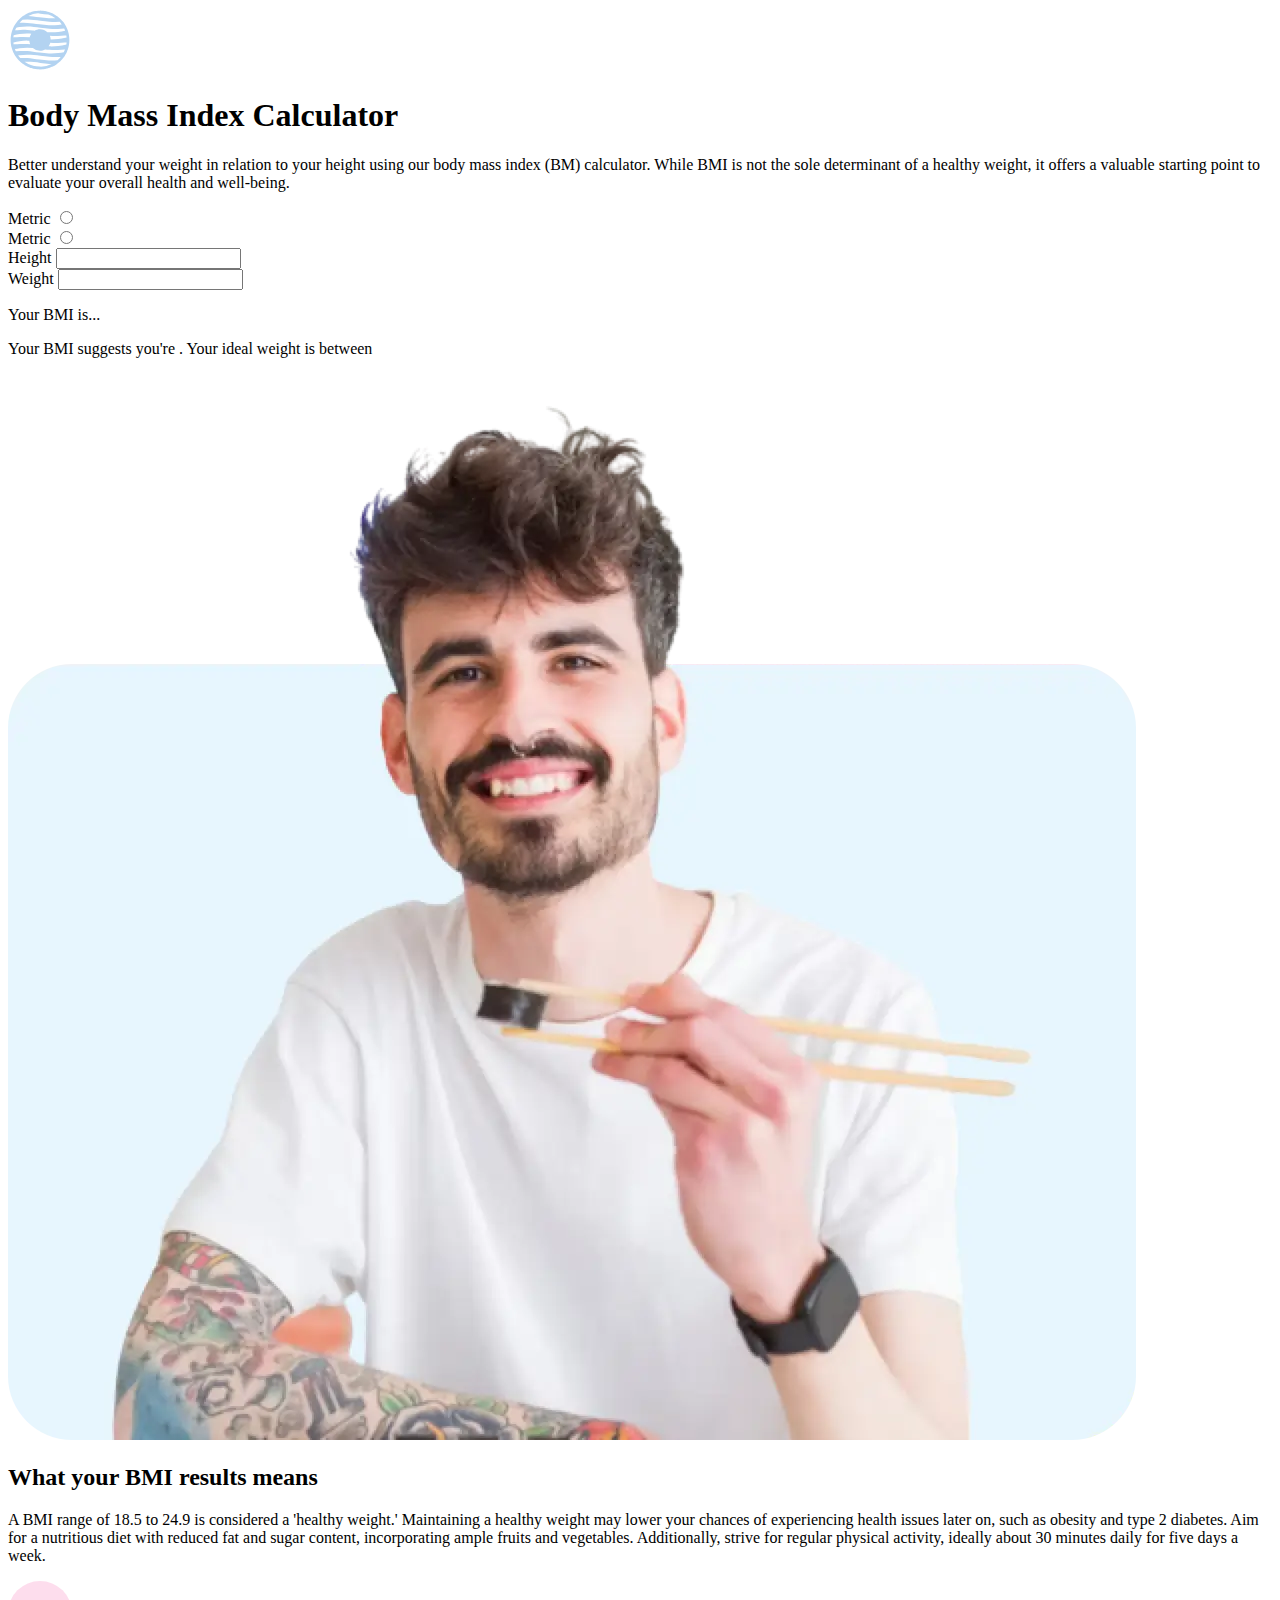
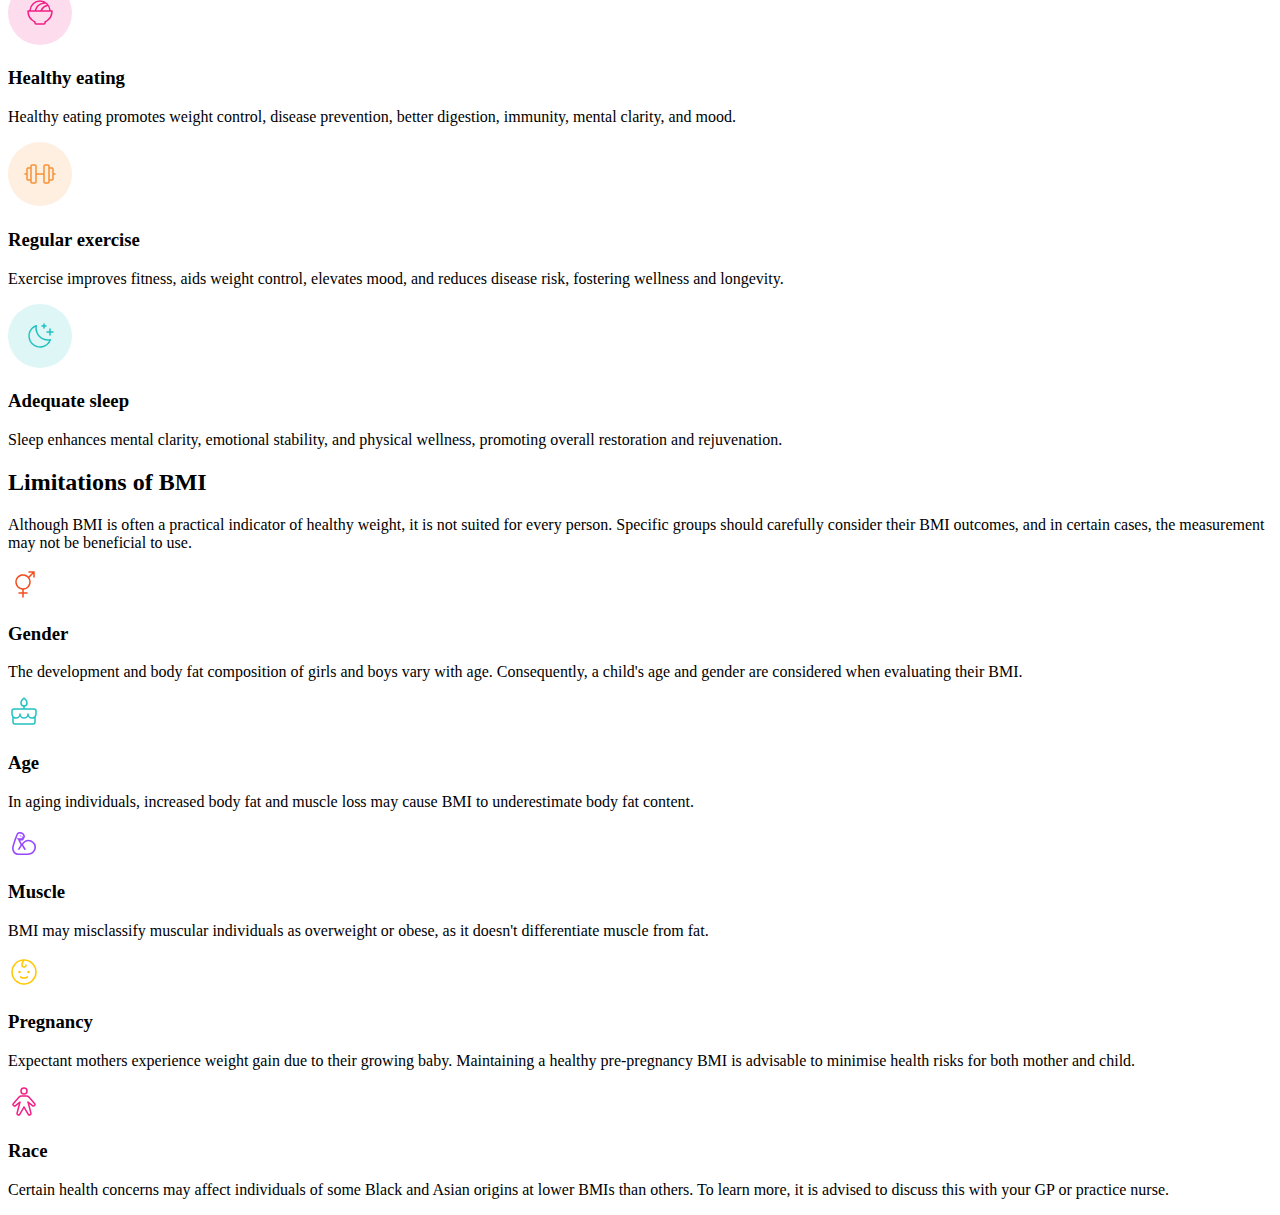
==== body-mass-index-calculator/index.html @ 61aa73fa "body-mass calculator base html container" ====
<!DOCTYPE html>
<html lang="en">
<head>
  <meta charset="UTF-8">
  <meta name="viewport" content="width=device-width, initial-scale=1.0">

  <link rel="icon" type="image/png" sizes="32x32" href="./assets/images/favicon-32x32.png">
  
  <title>Frontend Mentor | Body Mass Index Calculator</title>
</head>
<body>
  <div class="header-container">
    <header>
      <svg xmlns="http://www.w3.org/2000/svg" width="64" height="64" fill="none" viewBox="0 0 64 64"><path fill="#B3D3F1" d="M32 2.627c-.543 0-1.094.004-1.634.037a29.466 29.466 0 0 0-3.561.44c-.13.023-.257.049-.386.074-.11.021-.22.032-.33.055-.062.01-.123.024-.184.037-.06.013-.122.023-.184.036a29.34 29.34 0 0 0-1.909.478c-.061.017-.123.037-.184.055-.031.009-.06.027-.091.036-.091.028-.186.046-.276.074-.172.058-.341.126-.514.183-.363.121-.726.233-1.083.368-.044.013-.085.04-.129.055-.54.206-1.073.442-1.597.679-.533.24-1.063.482-1.579.753-.516.272-1.025.56-1.524.863-.023.014-.05.022-.074.036-.473.287-.939.587-1.395.9a29.441 29.441 0 0 0-2.185 1.67c-.267.223-.53.449-.79.68-.047.043-.098.085-.146.129-.277.251-.541.509-.808.77-.037.037-.073.075-.11.11-.365.362-.72.723-1.065 1.103-.209.229-.406.462-.606.697-.2.234-.395.476-.588.716-.389.484-.762.98-1.12 1.488-.229.326-.445.655-.66.99-.022.034-.053.06-.075.093l-.128.202c-.016.025-.039.047-.055.073-.052.084-.097.172-.147.257-.194.328-.384.659-.57.992-.044.081-.101.156-.146.238v.018c-.223.412-.439.826-.643 1.249-.202.42-.386.838-.569 1.267-.051.12-.097.246-.147.367-.11.269-.227.535-.33.808-.057.152-.11.306-.165.459-.044.122-.087.245-.129.367h-.018c-.055.163-.095.332-.147.496-.015.048-.022.099-.036.147-.01.031-.027.06-.037.092-.063.213-.122.427-.183.642v.018c-.01.026-.03.048-.037.074-.022.078-.033.16-.055.239-.068.25-.14.5-.202.752l-.055.22c-.023.098-.034.198-.055.294-.088.39-.168.782-.239 1.175-.01.056-.027.11-.037.166-.006.024-.014.049-.018.073-.057.324-.101.645-.147.973 0 .02-.016.036-.018.056-.017.124-.04.242-.055.367h.018a29.55 29.55 0 0 0-.129 1.248c-.006.043-.014.086-.018.129h-.018c-.02.255-.026.514-.036.771V30.516a29.63 29.63 0 0 0-.037 1.487v.018c0 .5.012.992.036 1.487v.018c.018.369.043.737.074 1.102.01.116.026.232.036.349v.073c.01.11.024.221.037.33.025.223.06.442.091.662.026.184.045.368.074.55l.018.11c.069.429.133.846.22 1.267.095.456.197.912.313 1.36.006.006.014.01.018.017v.019c.108.415.223.822.348 1.23.016.05.04.097.056.147.117.37.238.737.367 1.101.016.044.04.085.055.129.04.109.07.222.11.33.072.19.145.38.22.57.076.19.16.38.24.569.184.439.38.873.587 1.303.177.37.358.741.55 1.102.03.056.062.11.092.165v.018c.168.308.337.598.514.9.064.107.138.206.202.312.159.257.312.516.478.771l.11.165c.149.225.304.44.459.661.067.097.133.197.202.294.107.15.22.293.33.44.16.215.312.434.478.643l.055.074c.089.112.184.22.275.33.046.057.1.109.147.165.13.158.251.323.386.478.148.17.308.329.458.495.143.158.276.323.423.478.014.016.04.021.055.037.162.17.33.33.496.495.112.115.215.238.33.35.074.072.145.148.22.22.148.14.306.269.46.404.13.114.255.234.385.348.009.006.012.013.018.019.109.095.22.181.33.275.165.14.328.286.496.422.269.22.55.433.826.643.056.042.11.087.165.129.036.025.075.047.11.073.33.243.652.486.992.716.344.234.693.46 1.047.68.019.011.036.025.055.036l.091.055c.232.14.463.27.698.404.176.1.355.196.533.294.11.06.218.124.33.183.292.154.584.297.881.44.017.009.038.01.055.02.195.092.391.185.588.274.142.065.28.14.422.203.096.041.196.072.294.11.087.033.17.074.257.11.291.12.585.238.881.349l.202.073.055.018c.013.006.024.014.037.018.304.11.61.212.918.313.085.027.172.046.257.073l.239.073c.153.048.304.103.459.147.262.076.525.153.79.22.388.1.78.192 1.174.276l.166.037c.067.014.134.023.202.036.44.088.875.17 1.322.239.4.06.806.102 1.211.146.044.007.086.015.129.019.11.011.22.026.33.036l.22.018c.281.025.562.039.845.055.08.006.16.015.239.019a33.794 33.794 0 0 0 1.506.036 29.14 29.14 0 0 0 2.974-.147h.036a30.72 30.72 0 0 0 1.744-.239c.087-.014.171-.022.257-.036.111-.02.22-.035.33-.056.36-.066.728-.14 1.084-.22.074-.016.147-.038.22-.055.204-.047.405-.098.606-.147.043-.01.086-.026.129-.036.06-.016.123-.02.183-.037.117-.03.233-.059.349-.091l.312-.092c.174-.05.342-.113.514-.166.128-.039.259-.068.386-.11.012-.005.023-.014.037-.018.313-.103.628-.217.936-.33l.294-.11.33-.13c.39-.152.776-.326 1.157-.495.06-.026.124-.046.184-.073l.165-.074a29.152 29.152 0 0 0 4.517-2.588c.278-.194.554-.385.826-.588l.22-.165c.051-.04.095-.089.147-.129.29-.224.582-.445.863-.68a29.546 29.546 0 0 0 1.818-1.651l.091-.092.055-.055c.3-.3.594-.606.881-.919.03-.031.063-.06.092-.091a29.717 29.717 0 0 0 1.634-1.983 29.276 29.276 0 0 0 1.634-2.369c.035-.056.076-.11.11-.165.1-.163.198-.33.294-.496.133-.22.263-.436.386-.66.01-.02.026-.036.037-.056v-.018c.232-.428.45-.863.66-1.304.196-.407.393-.83.57-1.248v-.018c.023-.056.05-.11.074-.166.162-.388.315-.78.459-1.175.049-.133.082-.27.128-.404.09-.255.175-.512.257-.77.128-.401.257-.804.367-1.212.11-.405.202-.82.294-1.23.109-.481.21-.962.294-1.451v-.018c.069-.398.131-.791.184-1.194.012-.098.025-.195.036-.293.053-.448.095-.905.128-1.36.05-.691.09-1.387.092-2.092V32c0-1.86-.184-3.672-.514-5.435-.03-.159-.06-.32-.092-.478-.032-.16-.075-.318-.11-.477a29.243 29.243 0 0 0-1.708-5.306c-.062-.143-.136-.28-.202-.422-.093-.201-.18-.406-.275-.606-.018-.037-.038-.073-.055-.11v-.019a29.808 29.808 0 0 0-.587-1.138v-.018c-.197-.361-.414-.714-.625-1.065-.03-.05-.062-.098-.092-.147-.009-.004.01-.016 0-.018a29.57 29.57 0 0 0-.587-.918 29.368 29.368 0 0 0-1.616-2.222 29.615 29.615 0 0 0-1.725-1.946l-.055-.055-.037-.037c-.3-.31-.605-.604-.918-.9a29.581 29.581 0 0 0-2.901-2.423 29.204 29.204 0 0 0-2.02-1.359c-.009-.004-.01-.014-.018-.018a29.383 29.383 0 0 0-1.689-.936c-.43-.224-.862-.44-1.303-.643-.44-.202-.89-.389-1.34-.57-.013-.005-.025-.013-.038-.018a29.18 29.18 0 0 0-4.204-1.322l-.147-.036c-.176-.04-.355-.074-.533-.11a25.55 25.55 0 0 0-.77-.147 29.03 29.03 0 0 0-2.13-.312c-.477-.05-.968-.102-1.451-.13-.036 0-.074.003-.11 0h-.018a29.633 29.633 0 0 0-1.506-.036l.002.003Zm-1.946 2.717c.794.099 1.587.207 2.387.312 2.759.365 5.377.699 7.84.918a26.627 26.627 0 0 1 7.087 3.562c-2.03.134-4.192.186-6.481.092-3.055-.129-6.231-.482-9.4-.9-2.24-.295-4.354-.61-6.39-.863-1.605-.2-3.215-.359-4.829-.477a26.548 26.548 0 0 1 9.786-2.644Zm-10.538 6.188a75.78 75.78 0 0 1 6.352.367c2.168.209 4.356.496 6.573.79 3.137.414 6.1.8 8.85 1.01a81.603 81.603 0 0 0 10.318.128 26.888 26.888 0 0 1 2.093 2.588 52.214 52.214 0 0 1-3.488.515c-2.78.308-5.942.468-9.327.33-3.055-.129-6.231-.482-9.4-.9-2.24-.295-4.354-.61-6.39-.863a91.72 91.72 0 0 0-5.82-.55 68.51 68.51 0 0 0-3.764-.129 74.64 74.64 0 0 0-3.452.055c-.22.01-.412.026-.624.037a27.03 27.03 0 0 1 3.158-3.195 53.34 53.34 0 0 1 4.92-.184Zm0 7.032c2.054.023 4.184.158 6.352.367s4.356.496 6.573.79c3.137.414 6.1.8 8.85 1.009 3.04.236 5.901.27 8.482.202a105.54 105.54 0 0 0 6.39-.367c.339.715.66 1.437.936 2.185a51.46 51.46 0 0 1-6.885 1.23c-2.78.308-5.942.45-9.327.312-.509-.022-1.026-.041-1.542-.074-1.92-1.813-4.495-2.937-7.344-2.937-1.964 0-3.797.53-5.38 1.45-.507-.07-1.015-.138-1.524-.202a91.727 91.727 0 0 0-5.82-.55c-1.3-.081-2.557-.12-3.764-.129a74.64 74.64 0 0 0-3.452.055c-1.87.073-3.506.214-4.957.349a26.55 26.55 0 0 1 1.175-2.57 41.402 41.402 0 0 1 3.268-.606 53.815 53.815 0 0 1 7.969-.514Zm0 7.032c1.227.014 2.49.078 3.763.165a10.672 10.672 0 0 0-1.615 3.433 71.394 71.394 0 0 0-9.602-.257c-2.175.086-4.094.266-5.692.422-.362.036-.649.06-.973.092.067-.714.17-1.415.293-2.111a43.049 43.049 0 0 1 5.857-1.23 53.802 53.802 0 0 1 7.969-.514Zm38.813 1.799c.114.654.192 1.313.257 1.983-.395.116-.813.232-1.267.349a51.424 51.424 0 0 1-7.105 1.285 62.475 62.475 0 0 1-7.528.367 10.617 10.617 0 0 0-.826-3.562c2.826.197 5.497.211 7.913.147 2.581-.069 4.88-.231 6.794-.404.678-.061 1.2-.113 1.762-.165Zm-38.813 5.232c.59.008 1.195.047 1.799.074.081 1.264.381 2.455.863 3.562a81.05 81.05 0 0 0-2.901-.22 71.458 71.458 0 0 0-7.216-.074 96.67 96.67 0 0 0-5.691.404c-.299.03-.485.052-.716.073a26.69 26.69 0 0 1-.257-1.983c.077-.024.14-.05.22-.073a43.097 43.097 0 0 1 5.93-1.248 53.819 53.819 0 0 1 7.969-.515Zm39.107 1.763a26.57 26.57 0 0 1-.276 2.093c-.328.097-.661.2-1.028.294-1.931.497-4.325.958-7.105 1.267-2.78.309-5.942.45-9.327.312-.085-.007-.17-.014-.257-.018a10.647 10.647 0 0 0 1.707-3.489c2.648.172 5.157.226 7.436.165 2.581-.068 4.88-.25 6.794-.422.803-.072 1.41-.139 2.056-.202Zm-39.107 5.27a72.42 72.42 0 0 1 5.287.275 10.658 10.658 0 0 0 7.198 2.79c1.859 0 3.598-.47 5.122-1.303 1.435.172 2.829.32 4.168.422 3.04.236 5.901.253 8.482.184 2.581-.069 4.88-.231 6.794-.404l.403-.037c-.34.885-.746 1.734-1.175 2.57-1.622.36-3.483.685-5.581.919-2.78.308-5.942.45-9.327.312-3.055-.13-6.231-.482-9.4-.9-2.24-.296-4.354-.61-6.39-.863a91.102 91.102 0 0 0-5.82-.532c-1.3-.081-2.557-.139-3.764-.147a73.233 73.233 0 0 0-3.452.073 90.595 90.595 0 0 0-4.278.276 26.429 26.429 0 0 1-.936-2.204 43.463 43.463 0 0 1 4.7-.918 53.803 53.803 0 0 1 7.969-.514Zm0 7.031c2.054.024 4.184.158 6.352.368 2.168.209 4.356.514 6.573.808 3.137.414 6.1.781 8.85.99 3.04.237 5.901.272 8.482.203a84.873 84.873 0 0 0 2.92-.129 27.047 27.047 0 0 1-3.177 3.269c-2.61.255-5.52.347-8.629.22-3.055-.129-6.231-.464-9.4-.882-2.24-.295-4.354-.628-6.39-.88a91.513 91.513 0 0 0-5.82-.552 68.13 68.13 0 0 0-3.764-.11c-1.134-.008-2.22 0-3.25.037a26.814 26.814 0 0 1-2.093-2.608c.445-.076.9-.152 1.377-.22a53.763 53.763 0 0 1 7.969-.514Zm-1.836 7.05c.597-.015 1.216-.005 1.836 0 2.054.024 4.184.159 6.352.368s4.356.478 6.573.771c3.137.415 6.1.8 8.85 1.01.816.063 1.606.105 2.387.147a26.572 26.572 0 0 1-10.87 2.68c-.441-.055-.88-.107-1.322-.165-2.24-.295-4.353-.591-6.389-.844-.262-.033-.513-.062-.771-.092a26.604 26.604 0 0 1-7.803-3.838c.382-.018.762-.026 1.157-.036Z"/></svg>
      <h1>Body Mass Index Calculator</h1>
      <p> 
        Better understand your weight in relation to your height using our 
        body mass index (BM) calculator. While BMI is not the sole determinant 
        of a healthy weight, it offers a valuable starting point to evaluate 
        your overall health and well-being.
      </p>
    </header>
    <div class="form-container">
      <form class="BMI-form">
        <div class="radion-button-container">
          <div class="radio-container">
            <label for="metric">Metric</label>
            <input type="radio"/>
          </div>
          <div class="radio-container">
            <label for="metric">Metric</label>
            <input type="radio"/>
          </div>
        </div>
        <div class="form-feilds-container">
          <div class="form-input-container">
            <label for="height">Height</label>
            <input class="form-input" type="text">
          </div>
          <div class="form-input-container">
            <label for="weight">Weight</label>
            <input class="form-input" type="text">
          </div>
        </div>
      </form>
      <div class="bmi-ingo">
        <p>Your BMI is...</p>
        <p></p>
        <p>Your BMI suggests you're <span></span>. Your ideal weight is between <span></span></p>
      </div>
    </div>
  </div>
  <main>
    <section class="bmi-result">
      <div class="img-container">
        <img src="assets/images/image-man-eating.webp">
      </div>
      <div class="">
        <h2>What your BMI results means</h2>
        <p>
          A BMI range of 18.5 to 24.9 is considered a 'healthy weight.' Maintaining a healthy weight may lower 
          your chances of experiencing health issues later on, such as obesity and type 2 diabetes. Aim for a 
          nutritious diet with reduced fat and sugar content, incorporating ample fruits and vegetables. Additionally, 
          strive for regular physical activity, ideally about 30 minutes daily for five days a week.
        </p>
      </div>
    </section>
    <section class="card-section">
      <div class="card">
        <div class="icon-container">
          <svg xmlns="http://www.w3.org/2000/svg" width="64" height="64" fill="none" viewBox="0 0 64 64"><circle cx="32" cy="32" r="32" fill="#F21E84" opacity=".15"/><path fill="#F21E84" d="M44 29.25h-1.279a10.75 10.75 0 0 0-21.442 0H20a.75.75 0 0 0-.75.75 12.794 12.794 0 0 0 7 11.383V42A1.75 1.75 0 0 0 28 43.75h8A1.75 1.75 0 0 0 37.75 42v-.617a12.793 12.793 0 0 0 7-11.383.75.75 0 0 0-.75-.75Zm-6.22-6.464c.363.29.703.608 1.019.95a10.737 10.737 0 0 0-6.444 5.514h-4.187A9.28 9.28 0 0 1 37 22.75c.26 0 .521.014.78.036Zm2.008 2.231a9.186 9.186 0 0 1 1.43 4.233H34.06a9.237 9.237 0 0 1 5.727-4.233ZM32 20.75a9.21 9.21 0 0 1 3.35.625 10.79 10.79 0 0 0-8.742 7.875h-3.826A9.261 9.261 0 0 1 32 20.75Zm4.688 19.48a.75.75 0 0 0-.438.683V42a.25.25 0 0 1-.25.25h-8a.25.25 0 0 1-.25-.25v-1.087a.75.75 0 0 0-.438-.683 11.294 11.294 0 0 1-6.537-9.48h22.45a11.294 11.294 0 0 1-6.538 9.48Z"/></svg>
        </div>
        <h3>Healthy eating</h3>
        <p>Healthy eating promotes weight control, disease prevention, better digestion, immunity, mental clarity, and mood.</p>
      </div>
      <div class="card">
        <div class="icon-container">
          <svg xmlns="http://www.w3.org/2000/svg" width="64" height="64" fill="none" viewBox="0 0 64 64"><circle cx="32" cy="32" r="32" fill="#F69134" opacity=".15"/><path fill="#F69134" d="M47 31.25h-1.25V27A1.75 1.75 0 0 0 44 25.25h-2.25V24A1.75 1.75 0 0 0 40 22.25h-3A1.75 1.75 0 0 0 35.25 24v7.25h-6.5V24A1.75 1.75 0 0 0 27 22.25h-3A1.75 1.75 0 0 0 22.25 24v1.25H20A1.75 1.75 0 0 0 18.25 27v4.25H17a.75.75 0 1 0 0 1.5h1.25V37A1.75 1.75 0 0 0 20 38.75h2.25V40A1.75 1.75 0 0 0 24 41.75h3A1.75 1.75 0 0 0 28.75 40v-7.25h6.5V40A1.75 1.75 0 0 0 37 41.75h3A1.75 1.75 0 0 0 41.75 40v-1.25H44A1.75 1.75 0 0 0 45.75 37v-4.25H47a.75.75 0 1 0 0-1.5Zm-27 6a.25.25 0 0 1-.25-.25V27a.25.25 0 0 1 .25-.25h2.25v10.5H20ZM27.25 40a.25.25 0 0 1-.25.25h-3a.25.25 0 0 1-.25-.25V24a.25.25 0 0 1 .25-.25h3a.25.25 0 0 1 .25.25v16Zm13 0a.25.25 0 0 1-.25.25h-3a.25.25 0 0 1-.25-.25V24a.25.25 0 0 1 .25-.25h3a.25.25 0 0 1 .25.25v16Zm4-3a.25.25 0 0 1-.25.25h-2.25v-10.5H44a.25.25 0 0 1 .25.25v10Z"/></svg>
        </div>
        <h3>Regular exercise</h3>
        <p>Exercise improves fitness, aids weight control, elevates mood, and reduces disease risk, fostering wellness and longevity.</p>
      </div>
      <div class="card">
        <div class="icon-container">
          <svg xmlns="http://www.w3.org/2000/svg" width="64" height="64" fill="none" viewBox="0 0 64 64"><circle cx="32" cy="32" r="32" fill="#22C1C1" opacity=".15"/><path fill="#22C1C1" d="M45.75 28a.75.75 0 0 1-.75.75h-2.25V31a.75.75 0 0 1-1.5 0v-2.25H39a.75.75 0 1 1 0-1.5h2.25V25a.75.75 0 1 1 1.5 0v2.25H45a.75.75 0 0 1 .75.75ZM34 22.75h1.25V24a.75.75 0 1 0 1.5 0v-1.25H38a.75.75 0 0 0 0-1.5h-1.25V20a.75.75 0 0 0-1.5 0v1.25H34a.75.75 0 1 0 0 1.5Zm8.906 12.535a.75.75 0 0 1 .134.75A11.751 11.751 0 1 1 27.97 20.96a.75.75 0 0 1 .992.849 11.262 11.262 0 0 0 13.23 13.229.75.75 0 0 1 .714.247Zm-1.796 1.418A12.765 12.765 0 0 1 27.297 22.89a10.248 10.248 0 0 0 1.526 18.849 10.25 10.25 0 0 0 12.287-5.036Z"/></svg>
        </div>
        <h3>Adequate sleep</h3>
        <p>Sleep enhances mental clarity, emotional stability, and physical wellness, promoting overall restoration and rejuvenation.</p>
      </div>
    </section>
    <section class="limitations">
      <div class="info" >
        <h2>Limitations of BMI</h2>
        <p>
          Although BMI is often a practical indicator of healthy weight, it is not suited for every person. 
          Specific groups should carefully consider their BMI outcomes, and in certain cases, the measurement 
          may not be beneficial to use.
        </p>
      </div>
      <div class="card">
        <div class="title-container">
          <svg xmlns="http://www.w3.org/2000/svg" width="32" height="32" fill="none" viewBox="0 0 32 32"><path fill="#F24E1E" d="M26 3.25h-5a.75.75 0 1 0 0 1.5h3.19l-3.75 3.742a7.75 7.75 0 1 0-6.19 13.22v2.538H11a.75.75 0 1 0 0 1.5h3.25V29a.75.75 0 1 0 1.5 0v-3.25H19a.75.75 0 1 0 0-1.5h-3.25v-2.538A7.75 7.75 0 0 0 21.41 9.65l3.84-3.84V9a.75.75 0 1 0 1.5 0V4a.75.75 0 0 0-.75-.75Zm-11 17A6.25 6.25 0 1 1 21.25 14 6.257 6.257 0 0 1 15 20.25Z"/></svg>
          <h3>Gender</h3>
        </div>
        <p>The development and body fat composition of girls and boys vary with age. Consequently, a child's age and gender are considered when evaluating their BMI.</p>
      </div>
      <div class="card">
        <div class="title-container">
          <svg xmlns="http://www.w3.org/2000/svg" width="32" height="32" fill="none" viewBox="0 0 32 32"><path fill="#22C1C1" d="M28.75 14A2.75 2.75 0 0 0 26 11.25h-9.25V9.675a3.756 3.756 0 0 0 3-3.675c0-3.362-3.198-5.534-3.334-5.625a.75.75 0 0 0-.832 0C15.448.466 12.25 2.638 12.25 6a3.756 3.756 0 0 0 3 3.675v1.575H6A2.75 2.75 0 0 0 3.25 14v2.916c0 1.066.352 2.1 1 2.947V25A2.75 2.75 0 0 0 7 27.75h18A2.75 2.75 0 0 0 27.75 25v-5.137a4.85 4.85 0 0 0 1-2.947V14Zm-15-8c0-1.925 1.5-3.426 2.25-4.055.75.625 2.25 2.125 2.25 4.055a2.25 2.25 0 0 1-4.5 0Zm-9 8A1.25 1.25 0 0 1 6 12.75h20A1.25 1.25 0 0 1 27.25 14v2.916c0 1.79-1.416 3.285-3.157 3.333A3.25 3.25 0 0 1 20.75 17a.75.75 0 1 0-1.5 0 3.25 3.25 0 1 1-6.5 0 .75.75 0 1 0-1.5 0 3.251 3.251 0 0 1-3.343 3.25c-1.74-.049-3.157-1.544-3.157-3.334V14ZM25 26.25H7A1.25 1.25 0 0 1 5.75 25v-3.836a4.6 4.6 0 0 0 2.117.586 4.726 4.726 0 0 0 3.446-1.345c.26-.254.49-.537.687-.843a4.75 4.75 0 0 0 8 0c.198.306.43.589.69.843A4.716 4.716 0 0 0 24 21.75h.134a4.6 4.6 0 0 0 2.116-.586V25A1.25 1.25 0 0 1 25 26.25Z"/></svg>
          <h3>Age</h3>
        </div>
        <p>In aging individuals, increased body fat and muscle loss may cause BMI to underestimate body fat content.</p>
      </div>
      <div class="card">
        <div class="title-container">
          <svg xmlns="http://www.w3.org/2000/svg" width="32" height="32" fill="none" viewBox="0 0 32 32"><path fill="#9747FF" d="M10.44 28h9.154C25.368 28 28 23.732 28 19.77a6.877 6.877 0 0 0-.68-2.677 6.836 6.836 0 0 0-1.678-2.188 7.96 7.96 0 0 0-5.336-2.216 7.924 7.924 0 0 0-3.752 1.188 7.99 7.99 0 0 0-2.73 2.852 932.84 932.84 0 0 1-1.615-3.254h1.697c.503-.031.98-.232 1.355-.57.376-.338.628-.793.715-1.292a2.707 2.707 0 0 0 .963-2.174c0-2.955-3.284-4.438-5.11-4.438-2.493-.059-3.216 1.763-3.863 3.393l-.028.073C7.534 9.509 4 18.748 4 21.554a6.558 6.558 0 0 0 1.844 4.588 6.25 6.25 0 0 0 4.596 1.856V28ZM9.43 9.06c.7-1.763 1.089-2.444 2.33-2.444h.055c1.195 0 3.52.996 3.52 2.824.021.184-.007.37-.082.539a1.5 1.5 0 0 0-.366-.35.76.76 0 0 0-.41-.139h-.426c-.415-.527-1.691-1.462-2.684-1.286l1.04 1.33h1.485l.215.516c.266.637.174.955.088 1.093a.447.447 0 0 1-.334.21H8.826l.495.65c.217.284.506.506.789.675.002.121.03.24.084.35l.222.447v.002c.47.948 1.56 3.144 2.145 4.316-.02.029-.04.059-.058.089l-2.32 3.793a.812.812 0 0 0 .264 1.11.797.797 0 0 0 1.103-.265l2.084-3.41a.999.999 0 0 0 .218.027c.082-.003.162-.016.24-.038l2.152 3.569a.803.803 0 0 0 1.101.271.806.806 0 0 0 .27-1.108l-2.376-3.94a1.659 1.659 0 0 0-.113-.163 6.328 6.328 0 0 1 2.142-2.399 6.272 6.272 0 0 1 3.037-1.027 6.353 6.353 0 0 1 4.249 1.784 5.31 5.31 0 0 1 1.843 3.684c-.001 3.293-2.105 6.616-6.803 6.616H10.44a4.692 4.692 0 0 1-3.454-1.372 4.917 4.917 0 0 1-1.381-3.445c0-2.13 2.764-9.758 3.826-12.509Z"/></svg>
          <h3>Muscle</h3>
        </div>
        <p>BMI may misclassify muscular individuals as overweight or obese, as it doesn't differentiate muscle from fat.</p>
      </div>
      <div class="card">
        <div class="title-container">
          <svg xmlns="http://www.w3.org/2000/svg" width="32" height="32" fill="none" viewBox="0 0 32 32"><path fill="#FFC700" d="M11.5 17.25a1.25 1.25 0 1 1 0-2.5 1.25 1.25 0 0 1 0 2.5Zm9-2.5a1.25 1.25 0 1 0 0 2.5 1.25 1.25 0 0 0 0-2.5Zm-1.4 5.615a5.875 5.875 0 0 1-6.2 0 .75.75 0 0 0-.8 1.27 7.375 7.375 0 0 0 7.8 0 .751.751 0 0 0-.8-1.27ZM28.75 16A12.75 12.75 0 1 1 16 3.25 12.765 12.765 0 0 1 28.75 16Zm-1.5 0A11.263 11.263 0 0 0 16.366 4.756C14.787 6.904 14.75 8.981 14.75 9a1.25 1.25 0 0 0 2.5 0 .75.75 0 1 1 1.5 0 2.75 2.75 0 1 1-5.5 0c0-.094.019-1.978 1.268-4.152A11.25 11.25 0 1 0 27.25 16Z"/></svg>
          <h3>Pregnancy</h3>
        </div>
        <p>Expectant mothers experience weight gain due to their growing baby. Maintaining a healthy pre-pregnancy BMI is advisable to minimise health risks for both mother and child.</p>
      </div>
      <div class="card">
        <div class="title-container">
          <svg xmlns="http://www.w3.org/2000/svg" width="32" height="32" fill="none" viewBox="0 0 32 32"><path fill="#F21E84" d="M16 8.75a3.75 3.75 0 1 0 0-7.5 3.75 3.75 0 0 0 0 7.5Zm0-6a2.25 2.25 0 1 1 0 4.5 2.25 2.25 0 0 1 0-4.5Zm11.11 14.177-5.651-6.407a3.75 3.75 0 0 0-2.813-1.27h-5.292a3.75 3.75 0 0 0-2.813 1.269L4.89 16.927a2.25 2.25 0 0 0 3.168 3.198l2.638-2.116-2.266 8.606a2.25 2.25 0 0 0 4.094 1.868L16 22.5l3.476 5.989a2.25 2.25 0 0 0 4.094-1.868l-2.266-8.608 2.639 2.112a2.25 2.25 0 0 0 3.167-3.195v-.003Zm-1.079 2.103a.75.75 0 0 1-1.061 0 .523.523 0 0 0-.061-.055l-4.439-3.56a.75.75 0 0 0-1.195.775l2.859 10.866a.966.966 0 0 0 .046.125.75.75 0 1 1-1.36.634.542.542 0 0 0-.031-.06l-4.14-7.13a.75.75 0 0 0-1.298 0l-4.14 7.131a.534.534 0 0 0-.031.06.75.75 0 0 1-1.36-.633.954.954 0 0 0 .046-.125l2.859-10.867a.75.75 0 0 0-.316-.816.759.759 0 0 0-.409-.125.75.75 0 0 0-.47.165l-4.439 3.56a.523.523 0 0 0-.061.055.75.75 0 0 1-1.061-1.061L6 17.935l5.665-6.424a2.25 2.25 0 0 1 1.688-.761h5.292a2.25 2.25 0 0 1 1.688.761L26 17.935l.032.034a.748.748 0 0 1 0 1.061Z"/></svg>
          <h3>Race</h3>
        </div>
        <p>Certain health concerns may affect individuals of some Black and Asian origins at lower BMIs than others. To learn more, it is advised to discuss this with your GP or practice nurse.</p>
      </div>
    </section>
  </main>
</body>
</html>
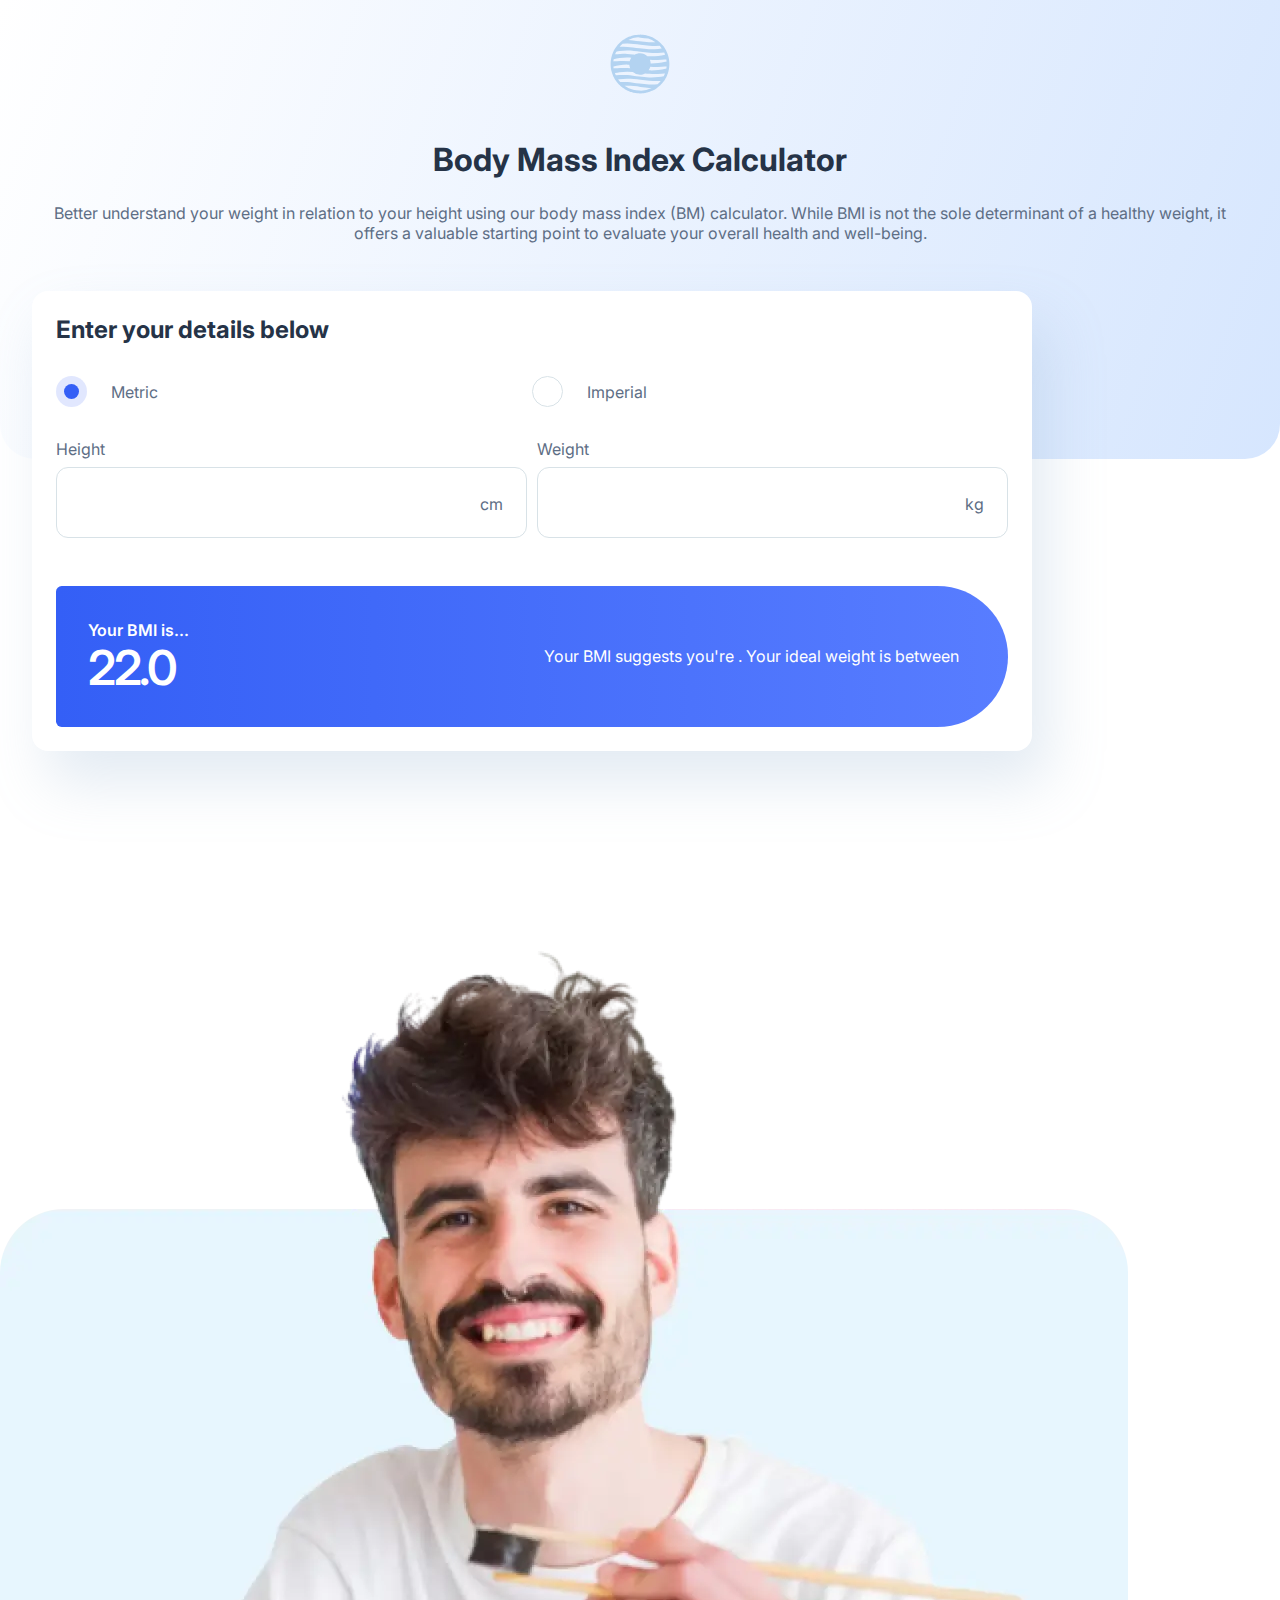
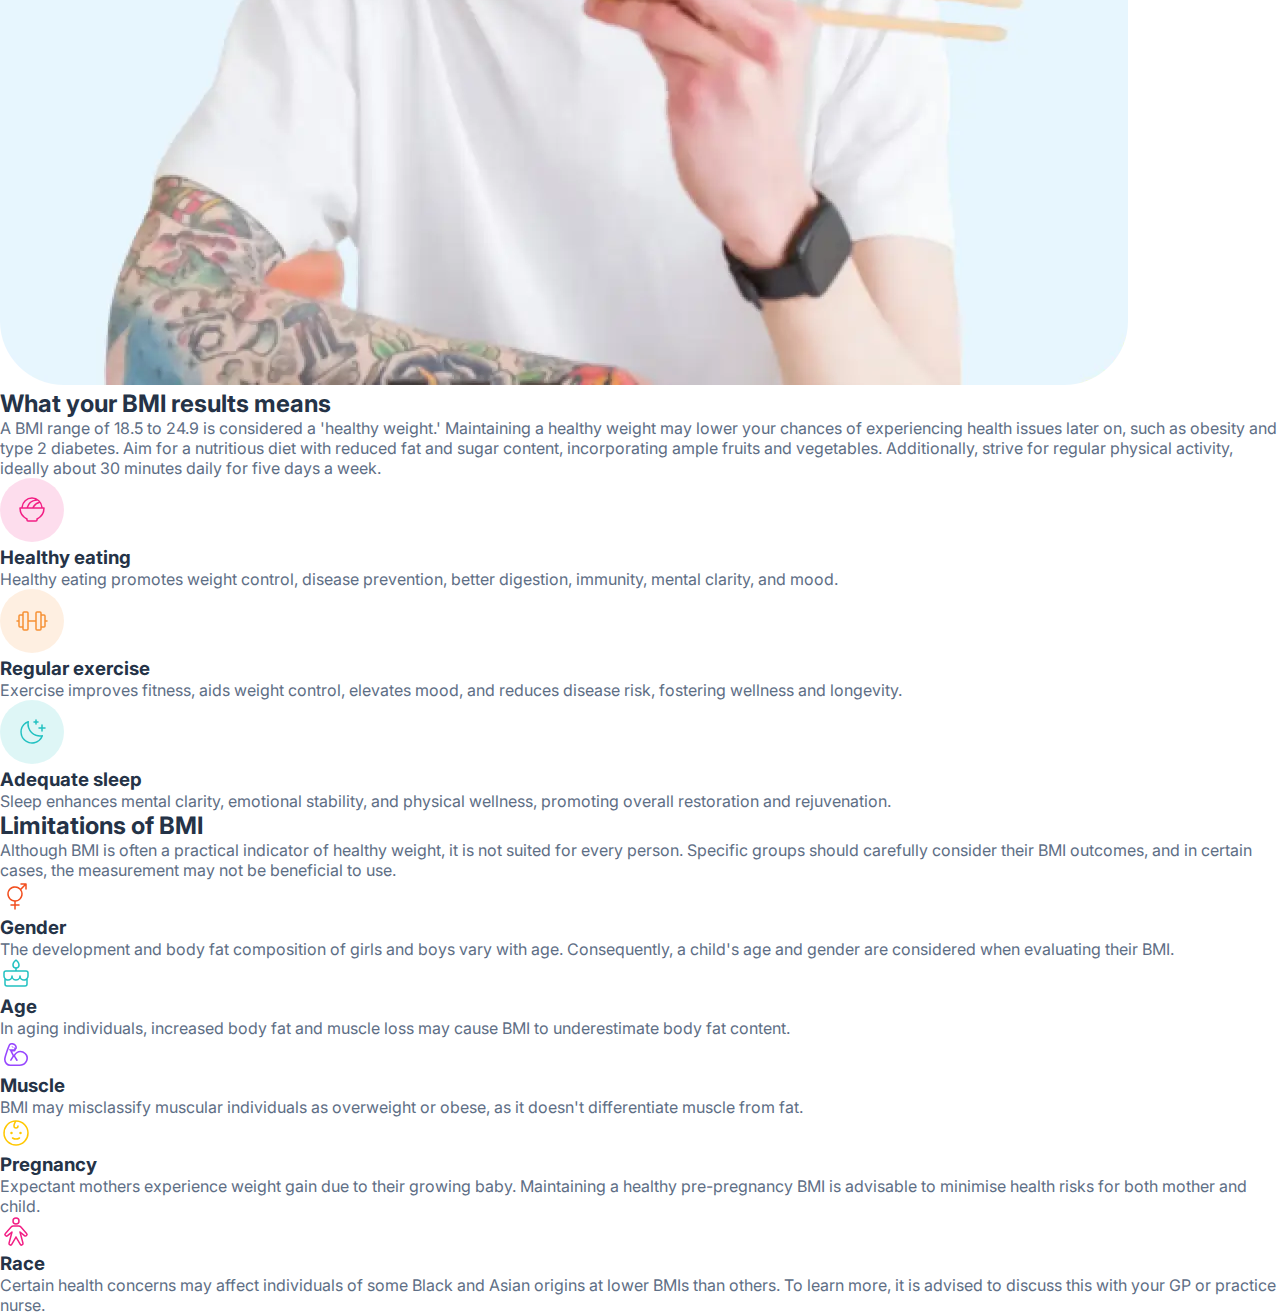
==== commit 6862eb84: "Restarted styling for body-mass-index-calculator. Header section complete all screen sizes" ====
--- a/body-mass-index-calculator/index.html
+++ b/body-mass-index-calculator/index.html
@@ -3,16 +3,18 @@
 <head>
   <meta charset="UTF-8">
   <meta name="viewport" content="width=device-width, initial-scale=1.0">
-
+  <link rel="stylesheet" type="text/css" href="styles.css">
   <link rel="icon" type="image/png" sizes="32x32" href="./assets/images/favicon-32x32.png">
-  
+  <link rel="preconnect" href="https://fonts.googleapis.com">
+  <link rel="preconnect" href="https://fonts.gstatic.com" crossorigin>
+  <link href="https://fonts.googleapis.com/css2?family=Inter:wght@400;500;600;700&display=swap" rel="stylesheet"> 
   <title>Frontend Mentor | Body Mass Index Calculator</title>
 </head>
 <body>
   <div class="header-container">
     <header>
       <svg xmlns="http://www.w3.org/2000/svg" width="64" height="64" fill="none" viewBox="0 0 64 64"><path fill="#B3D3F1" d="M32 2.627c-.543 0-1.094.004-1.634.037a29.466 29.466 0 0 0-3.561.44c-.13.023-.257.049-.386.074-.11.021-.22.032-.33.055-.062.01-.123.024-.184.037-.06.013-.122.023-.184.036a29.34 29.34 0 0 0-1.909.478c-.061.017-.123.037-.184.055-.031.009-.06.027-.091.036-.091.028-.186.046-.276.074-.172.058-.341.126-.514.183-.363.121-.726.233-1.083.368-.044.013-.085.04-.129.055-.54.206-1.073.442-1.597.679-.533.24-1.063.482-1.579.753-.516.272-1.025.56-1.524.863-.023.014-.05.022-.074.036-.473.287-.939.587-1.395.9a29.441 29.441 0 0 0-2.185 1.67c-.267.223-.53.449-.79.68-.047.043-.098.085-.146.129-.277.251-.541.509-.808.77-.037.037-.073.075-.11.11-.365.362-.72.723-1.065 1.103-.209.229-.406.462-.606.697-.2.234-.395.476-.588.716-.389.484-.762.98-1.12 1.488-.229.326-.445.655-.66.99-.022.034-.053.06-.075.093l-.128.202c-.016.025-.039.047-.055.073-.052.084-.097.172-.147.257-.194.328-.384.659-.57.992-.044.081-.101.156-.146.238v.018c-.223.412-.439.826-.643 1.249-.202.42-.386.838-.569 1.267-.051.12-.097.246-.147.367-.11.269-.227.535-.33.808-.057.152-.11.306-.165.459-.044.122-.087.245-.129.367h-.018c-.055.163-.095.332-.147.496-.015.048-.022.099-.036.147-.01.031-.027.06-.037.092-.063.213-.122.427-.183.642v.018c-.01.026-.03.048-.037.074-.022.078-.033.16-.055.239-.068.25-.14.5-.202.752l-.055.22c-.023.098-.034.198-.055.294-.088.39-.168.782-.239 1.175-.01.056-.027.11-.037.166-.006.024-.014.049-.018.073-.057.324-.101.645-.147.973 0 .02-.016.036-.018.056-.017.124-.04.242-.055.367h.018a29.55 29.55 0 0 0-.129 1.248c-.006.043-.014.086-.018.129h-.018c-.02.255-.026.514-.036.771V30.516a29.63 29.63 0 0 0-.037 1.487v.018c0 .5.012.992.036 1.487v.018c.018.369.043.737.074 1.102.01.116.026.232.036.349v.073c.01.11.024.221.037.33.025.223.06.442.091.662.026.184.045.368.074.55l.018.11c.069.429.133.846.22 1.267.095.456.197.912.313 1.36.006.006.014.01.018.017v.019c.108.415.223.822.348 1.23.016.05.04.097.056.147.117.37.238.737.367 1.101.016.044.04.085.055.129.04.109.07.222.11.33.072.19.145.38.22.57.076.19.16.38.24.569.184.439.38.873.587 1.303.177.37.358.741.55 1.102.03.056.062.11.092.165v.018c.168.308.337.598.514.9.064.107.138.206.202.312.159.257.312.516.478.771l.11.165c.149.225.304.44.459.661.067.097.133.197.202.294.107.15.22.293.33.44.16.215.312.434.478.643l.055.074c.089.112.184.22.275.33.046.057.1.109.147.165.13.158.251.323.386.478.148.17.308.329.458.495.143.158.276.323.423.478.014.016.04.021.055.037.162.17.33.33.496.495.112.115.215.238.33.35.074.072.145.148.22.22.148.14.306.269.46.404.13.114.255.234.385.348.009.006.012.013.018.019.109.095.22.181.33.275.165.14.328.286.496.422.269.22.55.433.826.643.056.042.11.087.165.129.036.025.075.047.11.073.33.243.652.486.992.716.344.234.693.46 1.047.68.019.011.036.025.055.036l.091.055c.232.14.463.27.698.404.176.1.355.196.533.294.11.06.218.124.33.183.292.154.584.297.881.44.017.009.038.01.055.02.195.092.391.185.588.274.142.065.28.14.422.203.096.041.196.072.294.11.087.033.17.074.257.11.291.12.585.238.881.349l.202.073.055.018c.013.006.024.014.037.018.304.11.61.212.918.313.085.027.172.046.257.073l.239.073c.153.048.304.103.459.147.262.076.525.153.79.22.388.1.78.192 1.174.276l.166.037c.067.014.134.023.202.036.44.088.875.17 1.322.239.4.06.806.102 1.211.146.044.007.086.015.129.019.11.011.22.026.33.036l.22.018c.281.025.562.039.845.055.08.006.16.015.239.019a33.794 33.794 0 0 0 1.506.036 29.14 29.14 0 0 0 2.974-.147h.036a30.72 30.72 0 0 0 1.744-.239c.087-.014.171-.022.257-.036.111-.02.22-.035.33-.056.36-.066.728-.14 1.084-.22.074-.016.147-.038.22-.055.204-.047.405-.098.606-.147.043-.01.086-.026.129-.036.06-.016.123-.02.183-.037.117-.03.233-.059.349-.091l.312-.092c.174-.05.342-.113.514-.166.128-.039.259-.068.386-.11.012-.005.023-.014.037-.018.313-.103.628-.217.936-.33l.294-.11.33-.13c.39-.152.776-.326 1.157-.495.06-.026.124-.046.184-.073l.165-.074a29.152 29.152 0 0 0 4.517-2.588c.278-.194.554-.385.826-.588l.22-.165c.051-.04.095-.089.147-.129.29-.224.582-.445.863-.68a29.546 29.546 0 0 0 1.818-1.651l.091-.092.055-.055c.3-.3.594-.606.881-.919.03-.031.063-.06.092-.091a29.717 29.717 0 0 0 1.634-1.983 29.276 29.276 0 0 0 1.634-2.369c.035-.056.076-.11.11-.165.1-.163.198-.33.294-.496.133-.22.263-.436.386-.66.01-.02.026-.036.037-.056v-.018c.232-.428.45-.863.66-1.304.196-.407.393-.83.57-1.248v-.018c.023-.056.05-.11.074-.166.162-.388.315-.78.459-1.175.049-.133.082-.27.128-.404.09-.255.175-.512.257-.77.128-.401.257-.804.367-1.212.11-.405.202-.82.294-1.23.109-.481.21-.962.294-1.451v-.018c.069-.398.131-.791.184-1.194.012-.098.025-.195.036-.293.053-.448.095-.905.128-1.36.05-.691.09-1.387.092-2.092V32c0-1.86-.184-3.672-.514-5.435-.03-.159-.06-.32-.092-.478-.032-.16-.075-.318-.11-.477a29.243 29.243 0 0 0-1.708-5.306c-.062-.143-.136-.28-.202-.422-.093-.201-.18-.406-.275-.606-.018-.037-.038-.073-.055-.11v-.019a29.808 29.808 0 0 0-.587-1.138v-.018c-.197-.361-.414-.714-.625-1.065-.03-.05-.062-.098-.092-.147-.009-.004.01-.016 0-.018a29.57 29.57 0 0 0-.587-.918 29.368 29.368 0 0 0-1.616-2.222 29.615 29.615 0 0 0-1.725-1.946l-.055-.055-.037-.037c-.3-.31-.605-.604-.918-.9a29.581 29.581 0 0 0-2.901-2.423 29.204 29.204 0 0 0-2.02-1.359c-.009-.004-.01-.014-.018-.018a29.383 29.383 0 0 0-1.689-.936c-.43-.224-.862-.44-1.303-.643-.44-.202-.89-.389-1.34-.57-.013-.005-.025-.013-.038-.018a29.18 29.18 0 0 0-4.204-1.322l-.147-.036c-.176-.04-.355-.074-.533-.11a25.55 25.55 0 0 0-.77-.147 29.03 29.03 0 0 0-2.13-.312c-.477-.05-.968-.102-1.451-.13-.036 0-.074.003-.11 0h-.018a29.633 29.633 0 0 0-1.506-.036l.002.003Zm-1.946 2.717c.794.099 1.587.207 2.387.312 2.759.365 5.377.699 7.84.918a26.627 26.627 0 0 1 7.087 3.562c-2.03.134-4.192.186-6.481.092-3.055-.129-6.231-.482-9.4-.9-2.24-.295-4.354-.61-6.39-.863-1.605-.2-3.215-.359-4.829-.477a26.548 26.548 0 0 1 9.786-2.644Zm-10.538 6.188a75.78 75.78 0 0 1 6.352.367c2.168.209 4.356.496 6.573.79 3.137.414 6.1.8 8.85 1.01a81.603 81.603 0 0 0 10.318.128 26.888 26.888 0 0 1 2.093 2.588 52.214 52.214 0 0 1-3.488.515c-2.78.308-5.942.468-9.327.33-3.055-.129-6.231-.482-9.4-.9-2.24-.295-4.354-.61-6.39-.863a91.72 91.72 0 0 0-5.82-.55 68.51 68.51 0 0 0-3.764-.129 74.64 74.64 0 0 0-3.452.055c-.22.01-.412.026-.624.037a27.03 27.03 0 0 1 3.158-3.195 53.34 53.34 0 0 1 4.92-.184Zm0 7.032c2.054.023 4.184.158 6.352.367s4.356.496 6.573.79c3.137.414 6.1.8 8.85 1.009 3.04.236 5.901.27 8.482.202a105.54 105.54 0 0 0 6.39-.367c.339.715.66 1.437.936 2.185a51.46 51.46 0 0 1-6.885 1.23c-2.78.308-5.942.45-9.327.312-.509-.022-1.026-.041-1.542-.074-1.92-1.813-4.495-2.937-7.344-2.937-1.964 0-3.797.53-5.38 1.45-.507-.07-1.015-.138-1.524-.202a91.727 91.727 0 0 0-5.82-.55c-1.3-.081-2.557-.12-3.764-.129a74.64 74.64 0 0 0-3.452.055c-1.87.073-3.506.214-4.957.349a26.55 26.55 0 0 1 1.175-2.57 41.402 41.402 0 0 1 3.268-.606 53.815 53.815 0 0 1 7.969-.514Zm0 7.032c1.227.014 2.49.078 3.763.165a10.672 10.672 0 0 0-1.615 3.433 71.394 71.394 0 0 0-9.602-.257c-2.175.086-4.094.266-5.692.422-.362.036-.649.06-.973.092.067-.714.17-1.415.293-2.111a43.049 43.049 0 0 1 5.857-1.23 53.802 53.802 0 0 1 7.969-.514Zm38.813 1.799c.114.654.192 1.313.257 1.983-.395.116-.813.232-1.267.349a51.424 51.424 0 0 1-7.105 1.285 62.475 62.475 0 0 1-7.528.367 10.617 10.617 0 0 0-.826-3.562c2.826.197 5.497.211 7.913.147 2.581-.069 4.88-.231 6.794-.404.678-.061 1.2-.113 1.762-.165Zm-38.813 5.232c.59.008 1.195.047 1.799.074.081 1.264.381 2.455.863 3.562a81.05 81.05 0 0 0-2.901-.22 71.458 71.458 0 0 0-7.216-.074 96.67 96.67 0 0 0-5.691.404c-.299.03-.485.052-.716.073a26.69 26.69 0 0 1-.257-1.983c.077-.024.14-.05.22-.073a43.097 43.097 0 0 1 5.93-1.248 53.819 53.819 0 0 1 7.969-.515Zm39.107 1.763a26.57 26.57 0 0 1-.276 2.093c-.328.097-.661.2-1.028.294-1.931.497-4.325.958-7.105 1.267-2.78.309-5.942.45-9.327.312-.085-.007-.17-.014-.257-.018a10.647 10.647 0 0 0 1.707-3.489c2.648.172 5.157.226 7.436.165 2.581-.068 4.88-.25 6.794-.422.803-.072 1.41-.139 2.056-.202Zm-39.107 5.27a72.42 72.42 0 0 1 5.287.275 10.658 10.658 0 0 0 7.198 2.79c1.859 0 3.598-.47 5.122-1.303 1.435.172 2.829.32 4.168.422 3.04.236 5.901.253 8.482.184 2.581-.069 4.88-.231 6.794-.404l.403-.037c-.34.885-.746 1.734-1.175 2.57-1.622.36-3.483.685-5.581.919-2.78.308-5.942.45-9.327.312-3.055-.13-6.231-.482-9.4-.9-2.24-.296-4.354-.61-6.39-.863a91.102 91.102 0 0 0-5.82-.532c-1.3-.081-2.557-.139-3.764-.147a73.233 73.233 0 0 0-3.452.073 90.595 90.595 0 0 0-4.278.276 26.429 26.429 0 0 1-.936-2.204 43.463 43.463 0 0 1 4.7-.918 53.803 53.803 0 0 1 7.969-.514Zm0 7.031c2.054.024 4.184.158 6.352.368 2.168.209 4.356.514 6.573.808 3.137.414 6.1.781 8.85.99 3.04.237 5.901.272 8.482.203a84.873 84.873 0 0 0 2.92-.129 27.047 27.047 0 0 1-3.177 3.269c-2.61.255-5.52.347-8.629.22-3.055-.129-6.231-.464-9.4-.882-2.24-.295-4.354-.628-6.39-.88a91.513 91.513 0 0 0-5.82-.552 68.13 68.13 0 0 0-3.764-.11c-1.134-.008-2.22 0-3.25.037a26.814 26.814 0 0 1-2.093-2.608c.445-.076.9-.152 1.377-.22a53.763 53.763 0 0 1 7.969-.514Zm-1.836 7.05c.597-.015 1.216-.005 1.836 0 2.054.024 4.184.159 6.352.368s4.356.478 6.573.771c3.137.415 6.1.8 8.85 1.01.816.063 1.606.105 2.387.147a26.572 26.572 0 0 1-10.87 2.68c-.441-.055-.88-.107-1.322-.165-2.24-.295-4.353-.591-6.389-.844-.262-.033-.513-.062-.771-.092a26.604 26.604 0 0 1-7.803-3.838c.382-.018.762-.026 1.157-.036Z"/></svg>
-      <h1>Body Mass Index Calculator</h1>
+      <h1 class="">Body Mass Index Calculator</h1>
       <p> 
         Better understand your weight in relation to your height using our 
         body mass index (BM) calculator. While BMI is not the sole determinant 
@@ -21,33 +23,46 @@
       </p>
     </header>
     <div class="form-container">
-      <form class="BMI-form">
-        <div class="radion-button-container">
-          <div class="radio-container">
+      <h2 class="form-title">Enter your details below</h2>
+      <!-- Radio buttons -->
+        <div class="radio-container">
+          <div class="radio-buttons-container">
+            <svg xmlns="http://www.w3.org/2000/svg" width="31" height="31" viewBox="0 0 31 31" fill="none">
+              <circle cx="15.5" cy="15.5" r="15.5" fill="#345FF6" fill-opacity="0.15"/>
+              <circle cx="15.5" cy="15.5" r="7.5" fill="#345FF6"/>
+            </svg>
+            <input class="radio-input hidden" type="radio"/>
             <label for="metric">Metric</label>
-            <input type="radio"/>
           </div>
-          <div class="radio-container">
-            <label for="metric">Metric</label>
-            <input type="radio"/>
+          <div class="radio-buttons-container">
+            <input type="radio" class="radio-input hidden"/>
+            <svg xmlns="http://www.w3.org/2000/svg" width="31" height="31" viewBox="0 0 31 31" fill="none">
+              <circle cx="15.5" cy="15.5" r="15" fill="white" stroke="#D8E2E7"/>
+              </svg>
+            <label for="imperial">Imperial</label>
           </div>
         </div>
+        <!-- Form input elements -->
         <div class="form-feilds-container">
           <div class="form-input-container">
             <label for="height">Height</label>
-            <input class="form-input" type="text">
+            <div class="units">cm</div>
+            <input class="form-input" type="number" max="999">
           </div>
           <div class="form-input-container">
             <label for="weight">Weight</label>
-            <input class="form-input" type="text">
+            <input class="form-input" type="number" max="999"> 
+            <div class="units">kg</div>
           </div>
         </div>
-      </form>
-      <div class="bmi-ingo">
-        <p>Your BMI is...</p>
-        <p></p>
-        <p>Your BMI suggests you're <span></span>. Your ideal weight is between <span></span></p>
-      </div>
+        <!-- Results box -->
+        <div class="bmi-info">
+          <div class="first-container">
+            <p class="first">Your BMI is...</p>
+            <p class="bmi-val">22.0</p>
+          </div>
+          <p class="bmi-desc">Your BMI suggests you're <span></span>. Your ideal weight is between <span></span></p>
+        </div>
     </div>
   </div>
   <main>
--- a/body-mass-index-calculator/styles.css
+++ b/body-mass-index-calculator/styles.css
@@ -0,0 +1,196 @@
+* {
+    margin: 0;
+    padding: 0;
+    box-sizing: border-box;
+}
+
+body {
+    font-family: 'Inter';
+    color: #5E6E85;
+    
+}
+
+h1, h2, h3 {
+    color: #253347;
+}
+
+/* HEADER STYLES */
+
+header {
+    text-align: center;
+    border-radius: 0rem 0rem 2.1875rem 2.1875rem;
+    background: var(--Gradient-1, linear-gradient(290deg, #D6E6FE 0%, rgba(214, 252, 254, 0.00) 100%));
+    padding: 2rem 1.5rem 13.5rem 1.5rem;
+}
+
+header h1 {
+    margin: 1.5rem 0;
+}
+
+
+img {
+    max-width: 100%;
+}
+
+/* FORM */
+
+.form-container {
+    display: flex;
+    flex-direction: column;
+    gap: 1.5rem;
+    margin: 0 1.5rem;
+    padding: 1.5rem;
+    border-radius: 1rem;
+    background: var(--Pure-White, #FFF);
+    box-shadow: 16px 32px 56px 0px rgba(143, 174, 207, 0.25); 
+    transform: translateY(-10.5rem);
+    max-width: 1000px;
+}
+
+/* RADIO BUTTONS */
+.radio-container {
+    display: grid;
+    grid-template-columns: 1fr 1fr;
+}
+
+.radio-buttons-container {
+    display: flex;
+    align-items: center;
+}
+
+.radio-buttons-container label {
+    margin-left: 1.5rem;
+}
+
+input.hidden {
+    display: none;
+}
+
+
+/* INPUT ELEMENTS */
+
+
+.form-input-container {
+    position: relative;
+    display: flex; 
+    flex-direction: column;
+    margin-bottom: 1rem;
+}
+
+.form-input-container label {
+    margin-bottom: 0.5rem;
+}
+
+.form-input-container .form-input {
+    padding: 1.25rem 1.5rem;
+    border-radius: 0.75rem;
+    border: 1px solid #D8E2E7;
+    background: var(--Pure-White, #FFF);
+    font-family: 'Inter';
+    font-size: 1.5rem;
+    font-style: normal;
+    font-weight: 600;
+    line-height: normal;
+    letter-spacing: -0.075rem;
+    min-width: none;
+    /* flex: 1 */
+}
+
+.form-input-container .form-input:focus {
+    outline: none;
+    border: 1px solid var(--Blue, #345FF6);
+    background: var(--Pure-White, #FFF);
+}
+
+.form-input-container .units {
+    position: absolute;
+    right: 1.5rem;
+    bottom: 1.5rem;
+}
+
+/* Results box */
+
+.bmi-info {
+    display: flex;
+    flex-direction: column;
+    gap: 1.5rem;
+    color: white;
+    padding: 2rem;
+    border-radius: 1rem;
+    background: linear-gradient(90deg, #345FF6 0%, #587DFF 100%);
+}
+
+.first-container .first {
+    font-family: 'Inter';
+    font-size: 1rem;
+    font-style: normal;
+    font-weight: 600;
+    line-height: 150%; /* 1.5rem */
+}
+
+.first-container .bmi-val {
+    font-family: 'Inter';
+    font-size: 3rem;
+    font-style: normal;
+    font-weight: 600;
+    line-height: 110%; /* 3.3rem */
+    letter-spacing: -0.15rem;
+}
+
+@media only screen and (min-width: 768px) {
+    /* Header styles */
+
+    header {
+        padding-left: 2rem;
+        padding-right: 2rem;
+    }
+
+    header h1 {
+        margin-top: 2.5rem;
+    }
+
+    .form-container {
+        margin: 0 2rem;
+        gap: 2rem;
+    }
+    .form-feilds-container {
+        display: grid;
+        grid-template-columns: repeat(auto-fit, minmax(0, 1fr)); /* Creates as many columns as can fit */
+        gap: 10px; /* Adjust the gap as needed */
+     }
+
+     .form-container .bmi-info {
+        display: grid;
+        grid-template-columns: 1fr 1fr;
+        grid-gap: 1.5rem;
+        align-items: center;
+        border-radius: 5rem 62.4375rem 62.4375rem 5rem;
+     }
+}
+
+@media only screen and (min-width: 1440px) {
+
+    .header-container {
+        width: 1276px;
+        position: relative;
+        margin: 0 auto;
+    }
+    
+    header {
+        max-width: 1000px;
+        padding: 4.7rem 19rem 12.5rem 7.5rem;
+        text-align: left;
+    }
+
+    header h1 {
+        margin-top: 8rem;
+    }
+
+    .form-container {
+        max-width: 564px;
+        transform: unset;
+        position: absolute;
+        right: 0;
+        bottom: 5.4rem;
+    }
+}
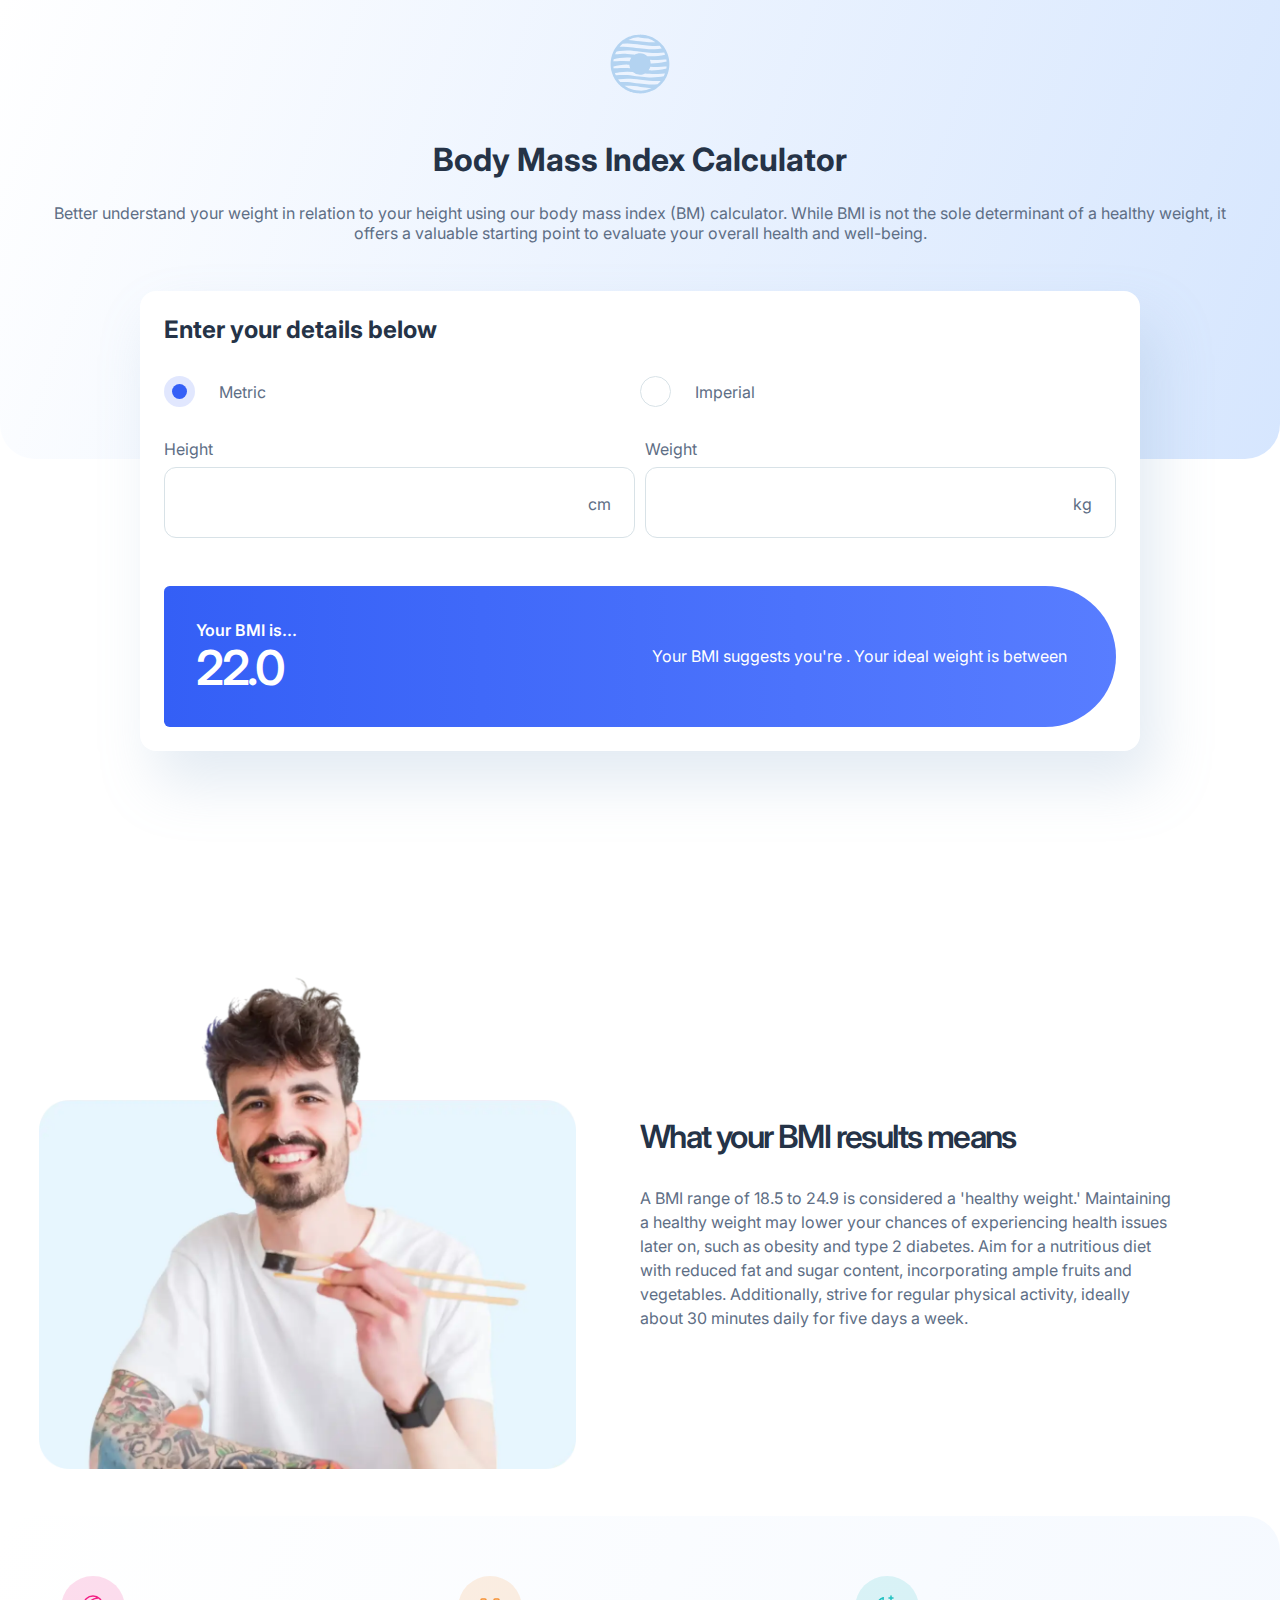
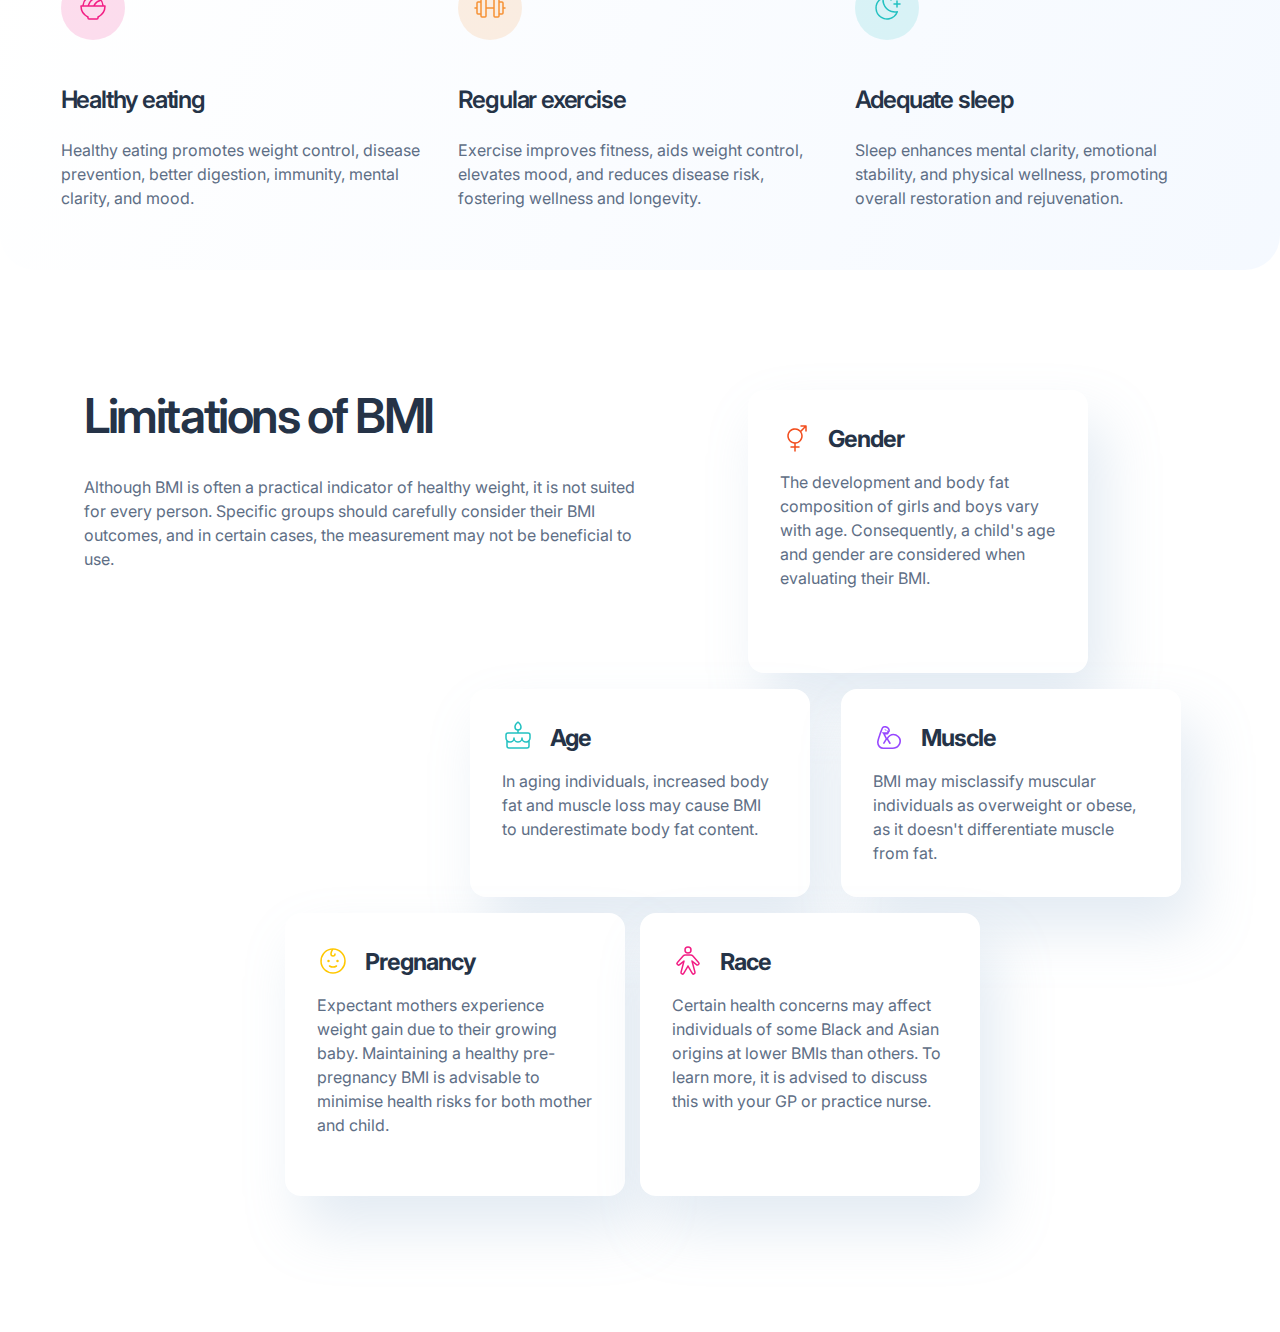
==== commit 12df1d32: "Finished layout styling for body-mass-index-calculator" ====
--- a/body-mass-index-calculator/index.html
+++ b/body-mass-index-calculator/index.html
@@ -70,7 +70,7 @@
       <div class="img-container">
         <img src="assets/images/image-man-eating.webp">
       </div>
-      <div class="">
+      <div class="bmi-result-content">
         <h2>What your BMI results means</h2>
         <p>
           A BMI range of 18.5 to 24.9 is considered a 'healthy weight.' Maintaining a healthy weight may lower 
@@ -85,22 +85,28 @@
         <div class="icon-container">
           <svg xmlns="http://www.w3.org/2000/svg" width="64" height="64" fill="none" viewBox="0 0 64 64"><circle cx="32" cy="32" r="32" fill="#F21E84" opacity=".15"/><path fill="#F21E84" d="M44 29.25h-1.279a10.75 10.75 0 0 0-21.442 0H20a.75.75 0 0 0-.75.75 12.794 12.794 0 0 0 7 11.383V42A1.75 1.75 0 0 0 28 43.75h8A1.75 1.75 0 0 0 37.75 42v-.617a12.793 12.793 0 0 0 7-11.383.75.75 0 0 0-.75-.75Zm-6.22-6.464c.363.29.703.608 1.019.95a10.737 10.737 0 0 0-6.444 5.514h-4.187A9.28 9.28 0 0 1 37 22.75c.26 0 .521.014.78.036Zm2.008 2.231a9.186 9.186 0 0 1 1.43 4.233H34.06a9.237 9.237 0 0 1 5.727-4.233ZM32 20.75a9.21 9.21 0 0 1 3.35.625 10.79 10.79 0 0 0-8.742 7.875h-3.826A9.261 9.261 0 0 1 32 20.75Zm4.688 19.48a.75.75 0 0 0-.438.683V42a.25.25 0 0 1-.25.25h-8a.25.25 0 0 1-.25-.25v-1.087a.75.75 0 0 0-.438-.683 11.294 11.294 0 0 1-6.537-9.48h22.45a11.294 11.294 0 0 1-6.538 9.48Z"/></svg>
         </div>
-        <h3>Healthy eating</h3>
-        <p>Healthy eating promotes weight control, disease prevention, better digestion, immunity, mental clarity, and mood.</p>
+        <div class="content-container">
+          <h3>Healthy eating</h3>
+          <p>Healthy eating promotes weight control, disease prevention, better digestion, immunity, mental clarity, and mood.</p>
+        </div>
       </div>
       <div class="card">
         <div class="icon-container">
           <svg xmlns="http://www.w3.org/2000/svg" width="64" height="64" fill="none" viewBox="0 0 64 64"><circle cx="32" cy="32" r="32" fill="#F69134" opacity=".15"/><path fill="#F69134" d="M47 31.25h-1.25V27A1.75 1.75 0 0 0 44 25.25h-2.25V24A1.75 1.75 0 0 0 40 22.25h-3A1.75 1.75 0 0 0 35.25 24v7.25h-6.5V24A1.75 1.75 0 0 0 27 22.25h-3A1.75 1.75 0 0 0 22.25 24v1.25H20A1.75 1.75 0 0 0 18.25 27v4.25H17a.75.75 0 1 0 0 1.5h1.25V37A1.75 1.75 0 0 0 20 38.75h2.25V40A1.75 1.75 0 0 0 24 41.75h3A1.75 1.75 0 0 0 28.75 40v-7.25h6.5V40A1.75 1.75 0 0 0 37 41.75h3A1.75 1.75 0 0 0 41.75 40v-1.25H44A1.75 1.75 0 0 0 45.75 37v-4.25H47a.75.75 0 1 0 0-1.5Zm-27 6a.25.25 0 0 1-.25-.25V27a.25.25 0 0 1 .25-.25h2.25v10.5H20ZM27.25 40a.25.25 0 0 1-.25.25h-3a.25.25 0 0 1-.25-.25V24a.25.25 0 0 1 .25-.25h3a.25.25 0 0 1 .25.25v16Zm13 0a.25.25 0 0 1-.25.25h-3a.25.25 0 0 1-.25-.25V24a.25.25 0 0 1 .25-.25h3a.25.25 0 0 1 .25.25v16Zm4-3a.25.25 0 0 1-.25.25h-2.25v-10.5H44a.25.25 0 0 1 .25.25v10Z"/></svg>
         </div>
-        <h3>Regular exercise</h3>
-        <p>Exercise improves fitness, aids weight control, elevates mood, and reduces disease risk, fostering wellness and longevity.</p>
+        <div class="content-container">
+          <h3>Regular exercise</h3>
+          <p>Exercise improves fitness, aids weight control, elevates mood, and reduces disease risk, fostering wellness and longevity.</p>
+        </div>
       </div>
       <div class="card">
         <div class="icon-container">
           <svg xmlns="http://www.w3.org/2000/svg" width="64" height="64" fill="none" viewBox="0 0 64 64"><circle cx="32" cy="32" r="32" fill="#22C1C1" opacity=".15"/><path fill="#22C1C1" d="M45.75 28a.75.75 0 0 1-.75.75h-2.25V31a.75.75 0 0 1-1.5 0v-2.25H39a.75.75 0 1 1 0-1.5h2.25V25a.75.75 0 1 1 1.5 0v2.25H45a.75.75 0 0 1 .75.75ZM34 22.75h1.25V24a.75.75 0 1 0 1.5 0v-1.25H38a.75.75 0 0 0 0-1.5h-1.25V20a.75.75 0 0 0-1.5 0v1.25H34a.75.75 0 1 0 0 1.5Zm8.906 12.535a.75.75 0 0 1 .134.75A11.751 11.751 0 1 1 27.97 20.96a.75.75 0 0 1 .992.849 11.262 11.262 0 0 0 13.23 13.229.75.75 0 0 1 .714.247Zm-1.796 1.418A12.765 12.765 0 0 1 27.297 22.89a10.248 10.248 0 0 0 1.526 18.849 10.25 10.25 0 0 0 12.287-5.036Z"/></svg>
         </div>
-        <h3>Adequate sleep</h3>
-        <p>Sleep enhances mental clarity, emotional stability, and physical wellness, promoting overall restoration and rejuvenation.</p>
+        <div class="content-container">
+          <h3>Adequate sleep</h3>
+          <p>Sleep enhances mental clarity, emotional stability, and physical wellness, promoting overall restoration and rejuvenation.</p>
+        </div>
       </div>
     </section>
     <section class="limitations">
--- a/body-mass-index-calculator/styles.css
+++ b/body-mass-index-calculator/styles.css
@@ -7,11 +7,16 @@
 body {
     font-family: 'Inter';
     color: #5E6E85;
+    --blue: #345ff6;
+    --gunmetal: #253347;
+    --dark-elec-blue: #5e6e85;
+    --borders: #d8e2e7;
+    --white: #fff;
     
 }
 
 h1, h2, h3 {
-    color: #253347;
+    color: var(--gunmetal);
 }
 
 /* HEADER STYLES */
@@ -84,7 +89,7 @@
 .form-input-container .form-input {
     padding: 1.25rem 1.5rem;
     border-radius: 0.75rem;
-    border: 1px solid #D8E2E7;
+    border: 1px solid var(--borders);
     background: var(--Pure-White, #FFF);
     font-family: 'Inter';
     font-size: 1.5rem;
@@ -98,8 +103,8 @@
 
 .form-input-container .form-input:focus {
     outline: none;
-    border: 1px solid var(--Blue, #345FF6);
-    background: var(--Pure-White, #FFF);
+    border: 1px solid var(--blue);
+    background: var(--white);
 }
 
 .form-input-container .units {
@@ -114,7 +119,7 @@
     display: flex;
     flex-direction: column;
     gap: 1.5rem;
-    color: white;
+    color: var(--white);
     padding: 2rem;
     border-radius: 1rem;
     background: linear-gradient(90deg, #345FF6 0%, #587DFF 100%);
@@ -136,6 +141,127 @@
     line-height: 110%; /* 3.3rem */
     letter-spacing: -0.15rem;
 }
+
+/* BMI RESULT STYLES */
+
+.bmi-result {
+    width: 100%;
+}
+
+.bmi-result-content {
+    padding: 0 1.5rem;
+    margin-top: 3rem;
+    margin-bottom: 4.4rem;
+    display: flex;
+    flex-direction: column;
+    gap: 2rem;
+}
+
+.bmi-result-content h2 {
+    font-size: 2rem;
+    font-weight: 600;
+    line-height: 110%; /* 2.2rem */
+    letter-spacing: -0.1rem;
+}
+
+.bmi-result-content p {
+    font-size: 1rem;
+    font-weight: 400;
+    line-height: 150%;
+}
+
+/* CARD SECTION */
+
+.card-section {
+    padding: 3.5rem 1.5rem;
+    background:  linear-gradient(290deg, rgba(214, 231, 255,0.25) 0%, rgba(214, 252, 254, 0.00) 100%);
+    display: flex;
+    flex-direction: column;
+    gap: 2.5rem;
+}
+
+.card-section .card {
+    display: flex;
+    flex-direction: column;
+    gap: 2rem;
+}
+
+.card-section .card .icon-container {
+    width: 4rem;
+    height: 4rem;
+}
+
+.card-section .card .content-container h3 {
+    font-size: 1.5rem;
+    font-weight: 600;
+    letter-spacing: -0.075rem;
+    margin-bottom: 1.5rem;
+}
+
+.card-section .card .content-container p {
+    font-size: 1rem;
+    font-weight: 400;
+    line-height: 150%;
+}
+
+/* Limitations of BMI Section  */
+
+.limitations {
+    margin-top: 4.5rem;
+    margin-bottom: 6rem;
+    padding: 0 1.5rem;
+}
+
+.limitations .info {
+    margin-bottom: 3.5rem;
+}
+
+.limitations .info h2 {
+    text-align: center;
+    font-size: 2rem;
+    font-weight: 600;
+    line-height: 110%; /* 2.2rem */
+    letter-spacing: -0.1rem;
+    margin-bottom: 2rem;
+}
+
+.limitations .info p {
+    text-align: center;
+    font-size: 1rem;
+    font-weight: 400;
+    line-height: 150%; /* 1.5rem */
+}
+
+.limitations .card {
+    padding: 1.5rem;
+    display: flex;
+    flex-direction: column;
+    gap: 1rem;
+    margin-bottom: 1rem;
+    border-radius: 1rem;
+    box-shadow: 16px 32px 56px 0px rgba(143, 174, 207, 0.25);
+    background-color: white;
+}
+
+.card .title-container {
+    display: flex;
+    flex-direction: row;
+    justify-content: start;
+    align-items: center;
+    gap: 1rem;
+    font-size: 1.25rem;
+    font-weight: 600;
+    letter-spacing: -0.0625rem;
+}
+
+.limitations .card p {
+    font-size: 1rem;
+    font-style: normal;
+    font-weight: 400;
+    line-height: 150%;
+}
+
+
 
 @media only screen and (min-width: 768px) {
     /* Header styles */
@@ -166,6 +292,139 @@
         align-items: center;
         border-radius: 5rem 62.4375rem 62.4375rem 5rem;
      }
+
+     /* BMI RESULT STYLES */
+
+     .bmi-result {
+        display: grid;
+        grid-template-columns: 1fr 1fr;
+        padding: 2.7rem;
+        margin: 0 auto;
+        position: relative;
+        max-width: 1160px;
+     }
+
+     .bmi-result .img-container {
+        position: relative;
+        left: -4rem;
+     }
+
+     .bmi-result-content {
+        padding: 0;
+        margin-bottom: 2.13rem;
+        align-self: center;
+     }
+
+     /* CARD SECTION */
+     .card-section {
+        padding: 3.75rem 2.5rem;
+     }
+
+    .card-section .card {
+        flex-direction: row;
+        gap: 2.5rem;
+        align-items: center;
+     }
+
+     /* Limitations */
+
+     .limitations {
+        display: grid;
+        grid-template-columns: 1fr 1fr;
+     }
+
+     .limitations .info {
+        grid-column: span 2;
+     }
+     .limitations .card {
+        padding: 2rem;
+        max-width: 340px;
+        justify-self: center;
+    }
+
+    /* .limitations .card:nth-last-child(1) {
+        grid-column: span 2;
+        justify-self: center;
+    } */
+}
+
+@media only screen and (min-width: 1024px) {
+
+    .form-container {
+        margin: 0 auto;
+    }
+    .header-container {
+        margin: 0 auto;
+    }
+
+    /* CARD SECTION */
+    .card-section {
+        max-width: 1400px;
+        border-radius: 2.1875rem;
+        margin: 0 auto;
+        flex-direction: row;
+        justify-content: center;
+        gap: 2rem;
+    }
+
+    .card-section .card {
+        max-width: 365px;
+        flex-direction: column;
+        gap: 2.81rem;
+        align-items: start;
+    }
+
+    /* LIMITATIONS SECTION  */
+
+    .limitations {
+        max-width: 1160px;
+        margin: 7.5rem auto;
+        grid-template-columns: repeat(12, 1fr);
+        grid-template-rows: 4fr 3fr 4fr;
+    }
+
+    .limitations .info {
+        grid-column: 1 / 7;
+        grid-row: 1 / 2;
+        justify-self: start;
+    }
+
+    .limitations .info h2 {
+        text-align: left;
+        font-size: 3rem;
+        font-weight: 600;
+        line-height: 110%; /* 3.3rem */
+        letter-spacing: -0.15rem;
+    }
+    .limitations .info p {
+        text-align: left;
+        font-size: 1rem;
+        font-weight: 400;
+        line-height: 150%; /* 1.5rem */
+    }
+
+    .limitations .card:nth-child(2) {
+        grid-column: 7 / 13;
+        grid-row: 1 / 2;
+    }
+
+    .limitations .card:nth-child(3) {
+        grid-column: 5 / 9;
+        grid-row: 2 / 3;
+    }
+    .limitations .card:nth-child(4) {
+        grid-column: 9 / 13;
+        grid-row: 2 / 3;
+    }
+    .limitations .card:nth-child(5) {
+        grid-column: 3 / 7;
+        grid-row: 3 / 4
+    }
+    .limitations .card:nth-child(6) {
+        grid-column: 7 / 13;
+        grid-row: 3 / 4;
+        justify-self: start;
+    }
 }
 
 @media only screen and (min-width: 1440px) {
@@ -193,4 +452,19 @@
         right: 0;
         bottom: 5.4rem;
     }
-}
+
+    /* BMI RESULT STYLES */
+
+    .bmi-result {
+       grid-gap: 8rem;
+     }
+
+     .bmi-result .img-container {
+        left: 0;
+     }
+
+     .bmi-result-content {
+        padding: 0;
+        align-self: end;
+     }
+}
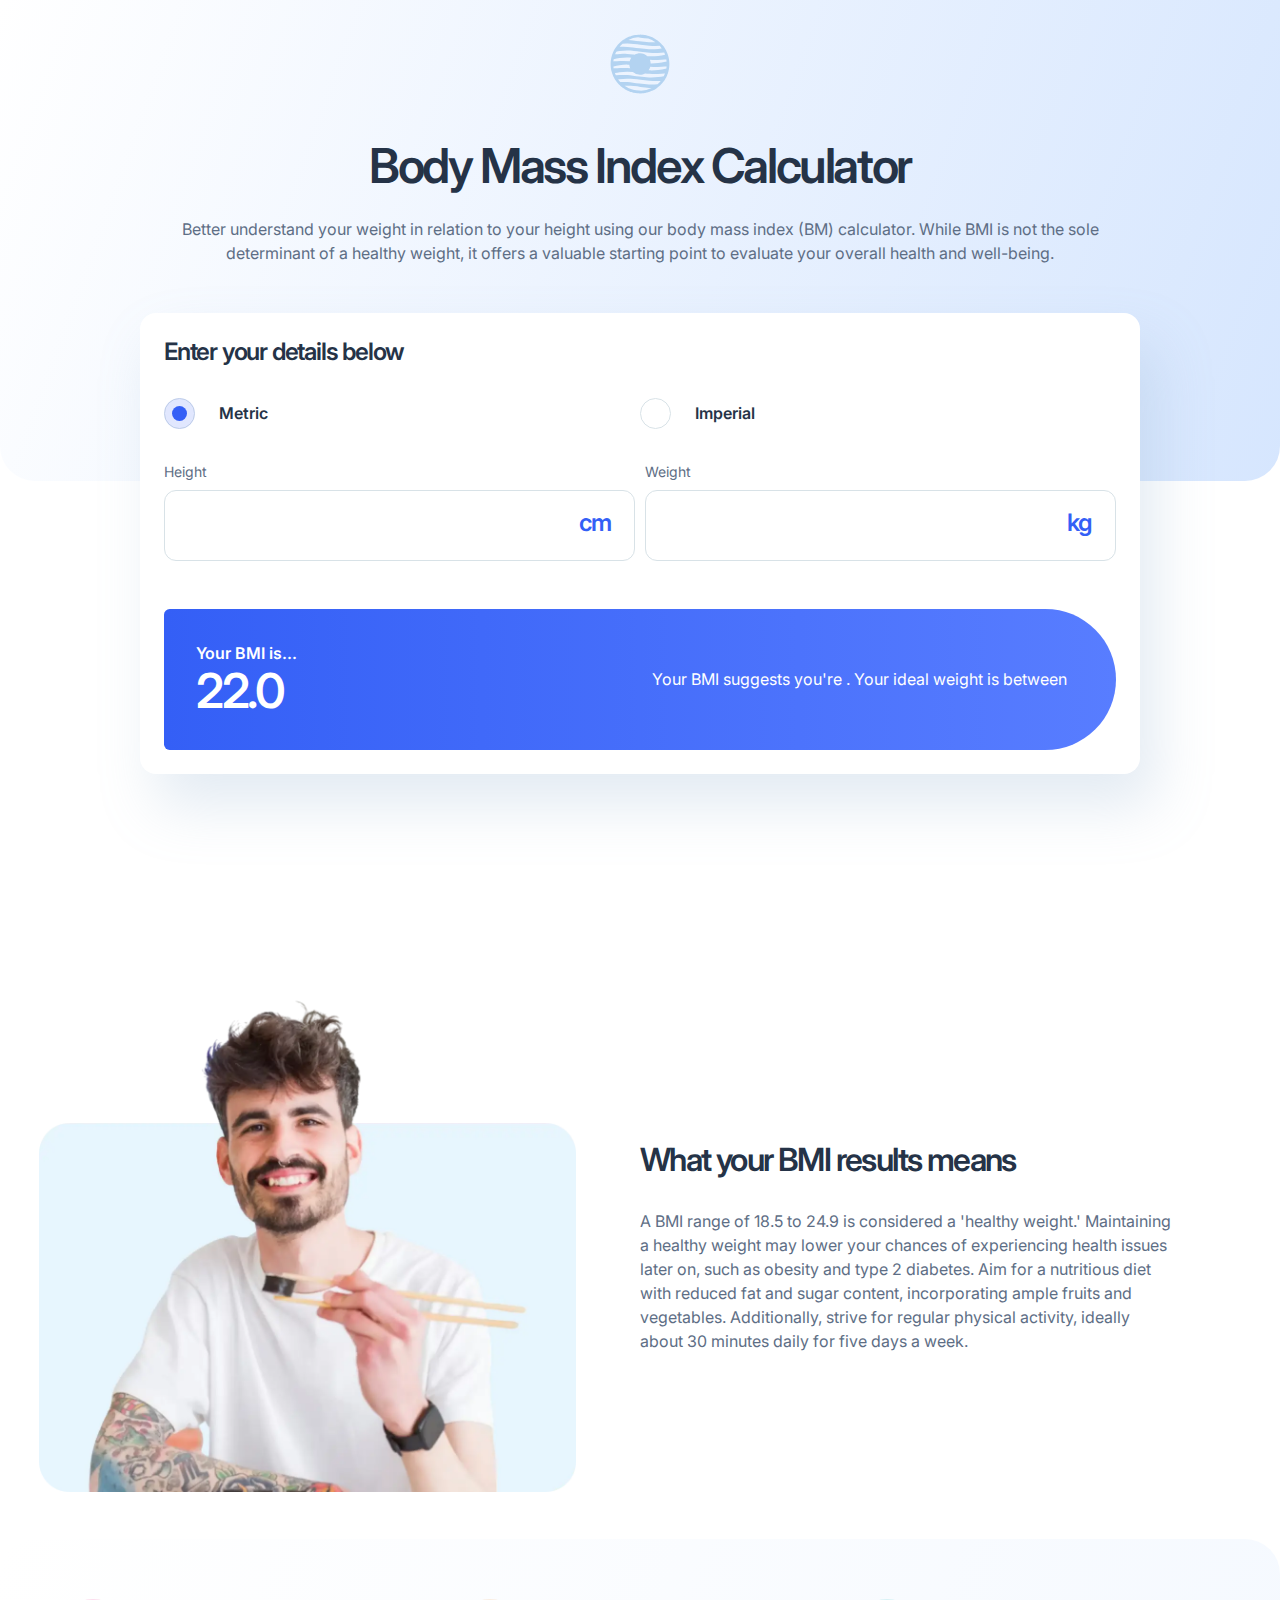
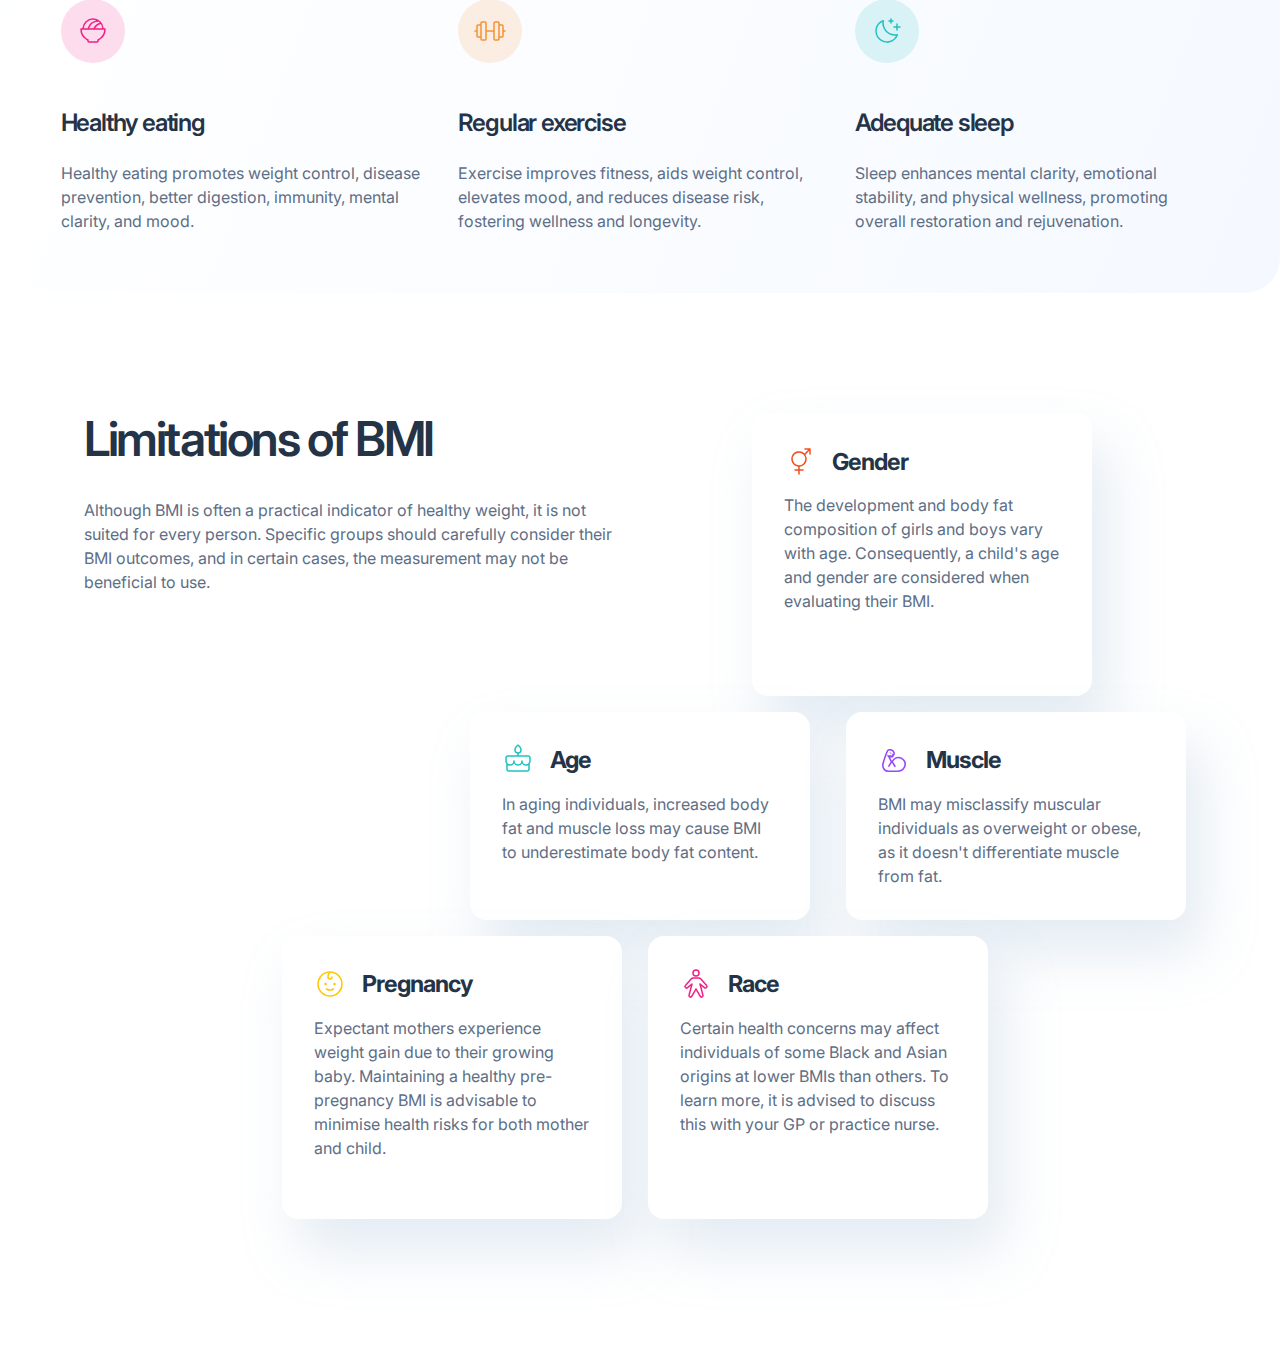
==== commit bae7ab85: "styling complete for body-mass-index-caluclator" ====
--- a/body-mass-index-calculator/index.html
+++ b/body-mass-index-calculator/index.html
@@ -27,23 +27,26 @@
       <!-- Radio buttons -->
         <div class="radio-container">
           <div class="radio-buttons-container">
+            <input class="radio-input hidden" name="measurement" id="metric" value="metric" type="radio" checked/>
             <svg xmlns="http://www.w3.org/2000/svg" width="31" height="31" viewBox="0 0 31 31" fill="none">
-              <circle cx="15.5" cy="15.5" r="15.5" fill="#345FF6" fill-opacity="0.15"/>
-              <circle cx="15.5" cy="15.5" r="7.5" fill="#345FF6"/>
+              <circle cx="15.5" cy="15.5" r="15" fill="white" stroke="#D8E2E7"/>
+              <circle class="radio-fill" cx="15.5" cy="15.5" r="15.5" fill="#345FF6" fill-opacity="0.15"/>
+              <circle class="radio-fill" cx="15.5" cy="15.5" r="7.5" fill="#345FF6"/>
             </svg>
-            <input class="radio-input hidden" type="radio"/>
             <label for="metric">Metric</label>
           </div>
           <div class="radio-buttons-container">
-            <input type="radio" class="radio-input hidden"/>
+            <input type="radio" name="measurement" value="imperial" id="imperial" class="radio-input hidden"/>
             <svg xmlns="http://www.w3.org/2000/svg" width="31" height="31" viewBox="0 0 31 31" fill="none">
               <circle cx="15.5" cy="15.5" r="15" fill="white" stroke="#D8E2E7"/>
+              <circle class="radio-fill" cx="15.5" cy="15.5" r="15.5" fill="#345FF6" fill-opacity="0.15"/>
+              <circle class="radio-fill" cx="15.5" cy="15.5" r="7.5" fill="#345FF6"/>
               </svg>
             <label for="imperial">Imperial</label>
           </div>
         </div>
         <!-- Form input elements -->
-        <div class="form-feilds-container">
+        <div class="form-feilds-container metricContainer active" id="metricContainer">
           <div class="form-input-container">
             <label for="height">Height</label>
             <div class="units">cm</div>
@@ -53,6 +56,34 @@
             <label for="weight">Weight</label>
             <input class="form-input" type="number" max="999"> 
             <div class="units">kg</div>
+          </div>
+        </div>
+        <div class="form-feilds-container imperialContainer" id="imperialContainer">
+          <div class="height-container">
+            <div class="form-input-container">
+              <label for="height">Height</label>
+              <div class="height-input-container">
+                <div class="units">in</div>
+                <input class="form-input" type="number" max="999">
+              </div>
+              <div class="height-input-container">
+                <div class="units">ft</div>
+                <input class="form-input" type="number" max="999">
+              </div>
+            </div>
+          </div>
+          <div class="weight-container">
+            <div class="form-input-container">
+              <label for="weight">Weight</label>
+              <div class="weight-input-container">
+                <div class="units">st</div>
+                <input class="form-input" type="number" max="999">
+              </div>
+              <div class="weight-input-container">
+                <div class="units">lb</div>
+                <input class="form-input" type="number" max="999">
+              </div>
+            </div>
           </div>
         </div>
         <!-- Results box -->
@@ -155,5 +186,6 @@
       </div>
     </section>
   </main>
+  <script src="script.js"></script>
 </body>
 </html>--- a/body-mass-index-calculator/styles.css
+++ b/body-mass-index-calculator/styles.css
@@ -30,6 +30,20 @@
 
 header h1 {
     margin: 1.5rem 0;
+    text-align: center;
+    font-size: 3rem;
+    font-weight: 600;
+    line-height: 110%; /* 3.3rem */
+    letter-spacing: -0.15rem;
+}
+
+header p {
+    font-size: 1rem;
+    font-style: normal;
+    font-weight: 400;
+    line-height: 150%;
+    max-width: 1000px;
+    margin: 0 auto;
 }
 
 
@@ -52,6 +66,12 @@
     max-width: 1000px;
 }
 
+.form-container h2 {
+    font-size: 1.5rem;
+    font-weight: 600;
+    letter-spacing: -0.075rem;
+}
+
 /* RADIO BUTTONS */
 .radio-container {
     display: grid;
@@ -61,18 +81,86 @@
 .radio-buttons-container {
     display: flex;
     align-items: center;
+    position: relative;
 }
 
 .radio-buttons-container label {
+    color: var(--gunmetal);
     margin-left: 1.5rem;
-}
-
-input.hidden {
+    font-size: 1rem;
+    font-weight: 600;
+    line-height: 150%
+}
+
+.radio-buttons-container input.hidden {
+    position: absolute;
+    /* left: 31px; */
+    opacity: 0;
+    cursor: pointer;
+    z-index: 2;
+    height: 31px;
+    width: 31px;
+    border-radius: 50%;
+}
+
+.radio-fill {
     display: none;
 }
 
+.radio-input:checked + svg .radio-fill {
+    display: block;
+}
+
 
 /* INPUT ELEMENTS */
+
+/* IMPERIAL */
+.height-container .form-input-container{
+    display: grid;
+    grid-template-rows: auto auto;
+    grid-template-columns: repeat(2, minmax(0, 1fr));
+    grid-column-gap: 1rem;
+}
+
+.height-container .form-input-container label {
+    grid-column: 1/3;
+    grid-row: 1/2
+}
+.height-container .form-input-container .form-input {
+    width: 100%;
+}
+
+.height-input-container {
+    position: relative;
+}
+
+.weight-container .form-input-container {
+    display: grid;
+    grid-template-rows: auto auto;
+    grid-template-columns: repeat(2, minmax(0, 1fr));
+    grid-gap: 1rem;
+}
+
+.weight-container .form-input-container label {
+    grid-column: 1/3;
+    grid-row: 1/2
+}
+.weight-container .form-input-container .form-input {
+    width: 100%;
+}
+
+.weight-input-container {
+    position: relative;
+}
+/* END IMPERIAL */
+
+.form-feilds-container {
+    display: none;
+}
+
+.form-feilds-container.active {
+    display: block;
+}
 
 
 .form-input-container {
@@ -82,8 +170,13 @@
     margin-bottom: 1rem;
 }
 
+
 .form-input-container label {
     margin-bottom: 0.5rem;
+    color: var(--dark-elec-blue);
+    font-size: 0.875rem;
+    font-weight: 400;
+    line-height: 150%;
 }
 
 .form-input-container .form-input {
@@ -101,6 +194,15 @@
     /* flex: 1 */
 }
 
+/* Chrome, Safari, Edge, Opera */
+input::-webkit-outer-spin-button,
+input::-webkit-inner-spin-button {
+  -webkit-appearance: none;
+  margin: 0;
+}
+
+
+
 .form-input-container .form-input:focus {
     outline: none;
     border: 1px solid var(--blue);
@@ -108,9 +210,13 @@
 }
 
 .form-input-container .units {
+    color: var(--blue);
     position: absolute;
     right: 1.5rem;
     bottom: 1.5rem;
+    font-size: 1.5rem;
+    font-weight: 600;
+    letter-spacing: -0.075rem;
 }
 
 /* Results box */
@@ -279,10 +385,19 @@
         margin: 0 2rem;
         gap: 2rem;
     }
-    .form-feilds-container {
+
+    .form-feilds-container.active {
         display: grid;
         grid-template-columns: repeat(auto-fit, minmax(0, 1fr)); /* Creates as many columns as can fit */
         gap: 10px; /* Adjust the gap as needed */
+     }
+
+     .form-feilds-container {
+        display: none;
+     }
+
+     .form-feilds-container.imperialContainer.active {
+        display: block;
      }
 
      .form-container .bmi-info {
@@ -381,6 +496,7 @@
         margin: 7.5rem auto;
         grid-template-columns: repeat(12, 1fr);
         grid-template-rows: 4fr 3fr 4fr;
+        grid-column-gap: 1rem;
     }
 
     .limitations .info {
@@ -396,6 +512,7 @@
         line-height: 110%; /* 3.3rem */
         letter-spacing: -0.15rem;
     }
+    
     .limitations .info p {
         text-align: left;
         font-size: 1rem;
@@ -442,7 +559,12 @@
     }
 
     header h1 {
+        text-align: left;
         margin-top: 8rem;
+        font-size: 4rem;
+        font-weight: 600;
+        line-height: 110%; /* 4.4rem */
+        letter-spacing: -0.2rem;
     }
 
     .form-container {
@@ -450,7 +572,7 @@
         transform: unset;
         position: absolute;
         right: 0;
-        bottom: 5.4rem;
+        top: 5.4rem;
     }
 
     /* BMI RESULT STYLES */
